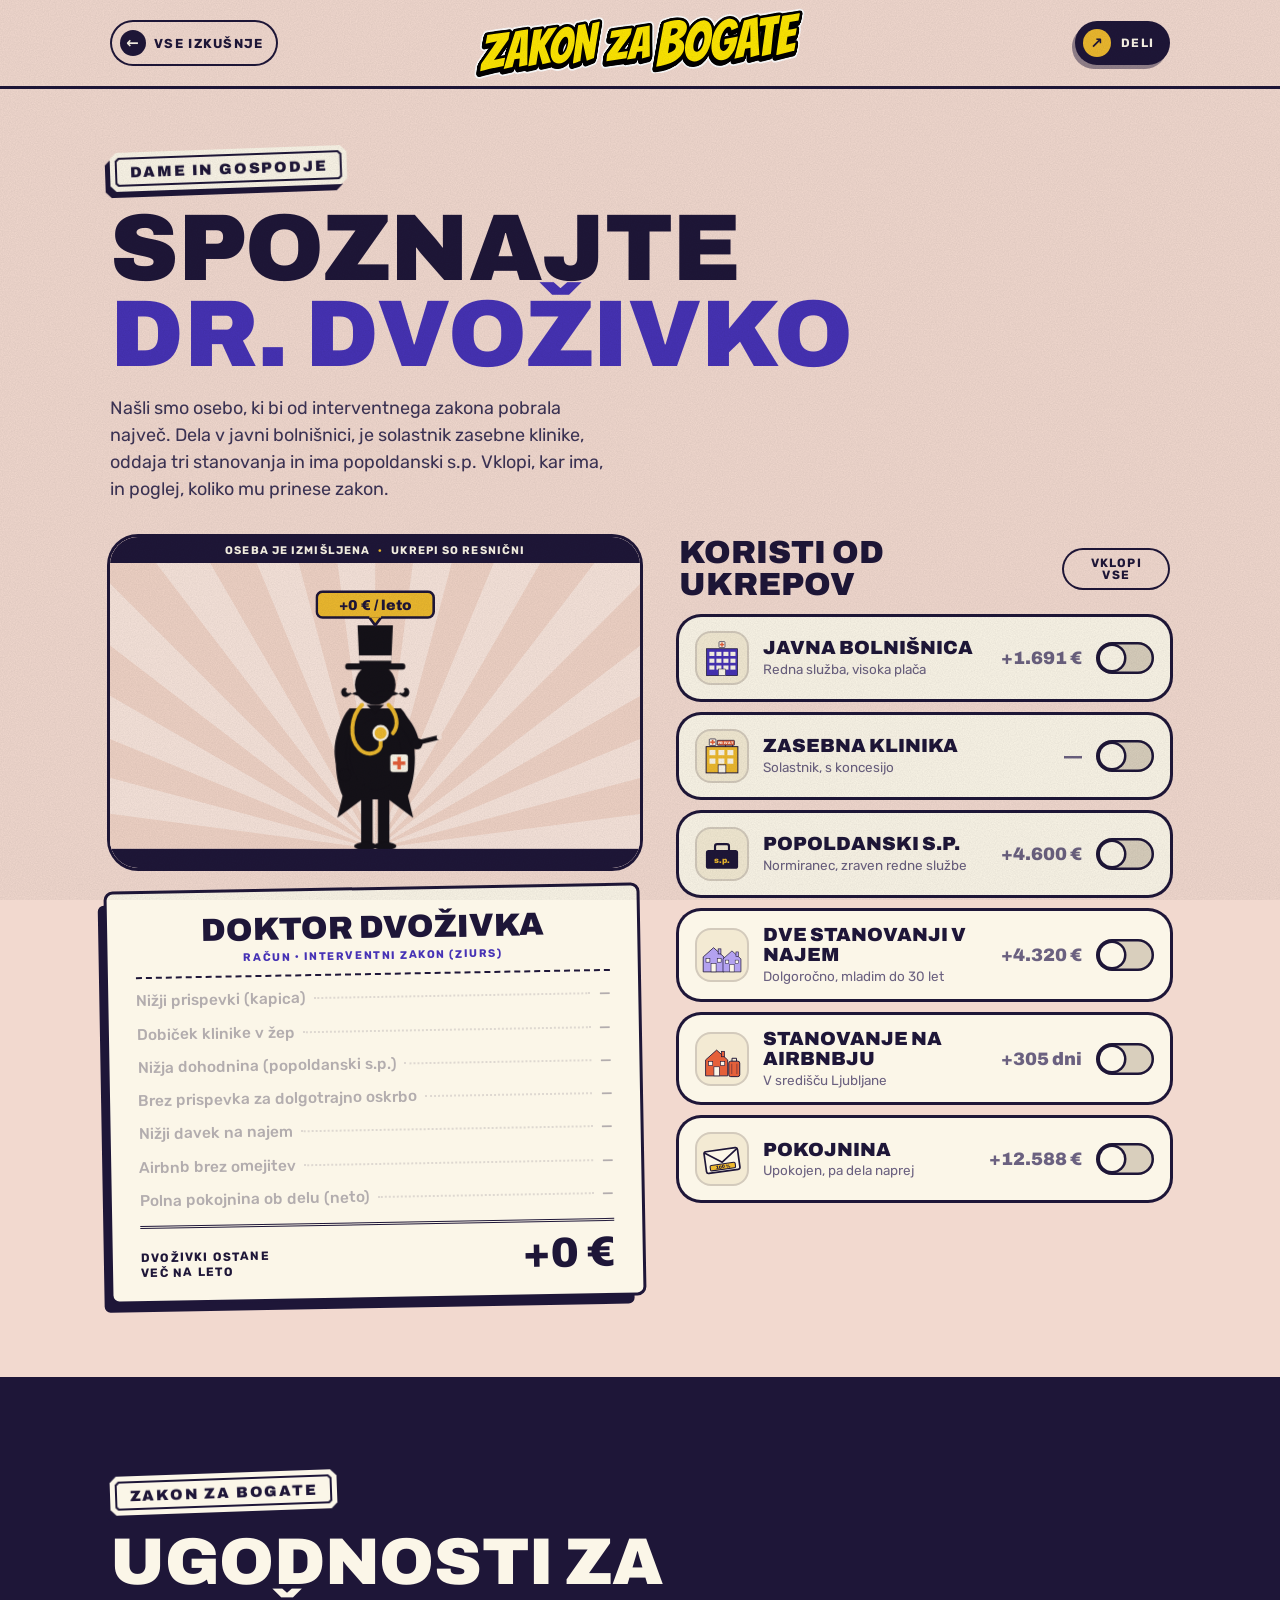
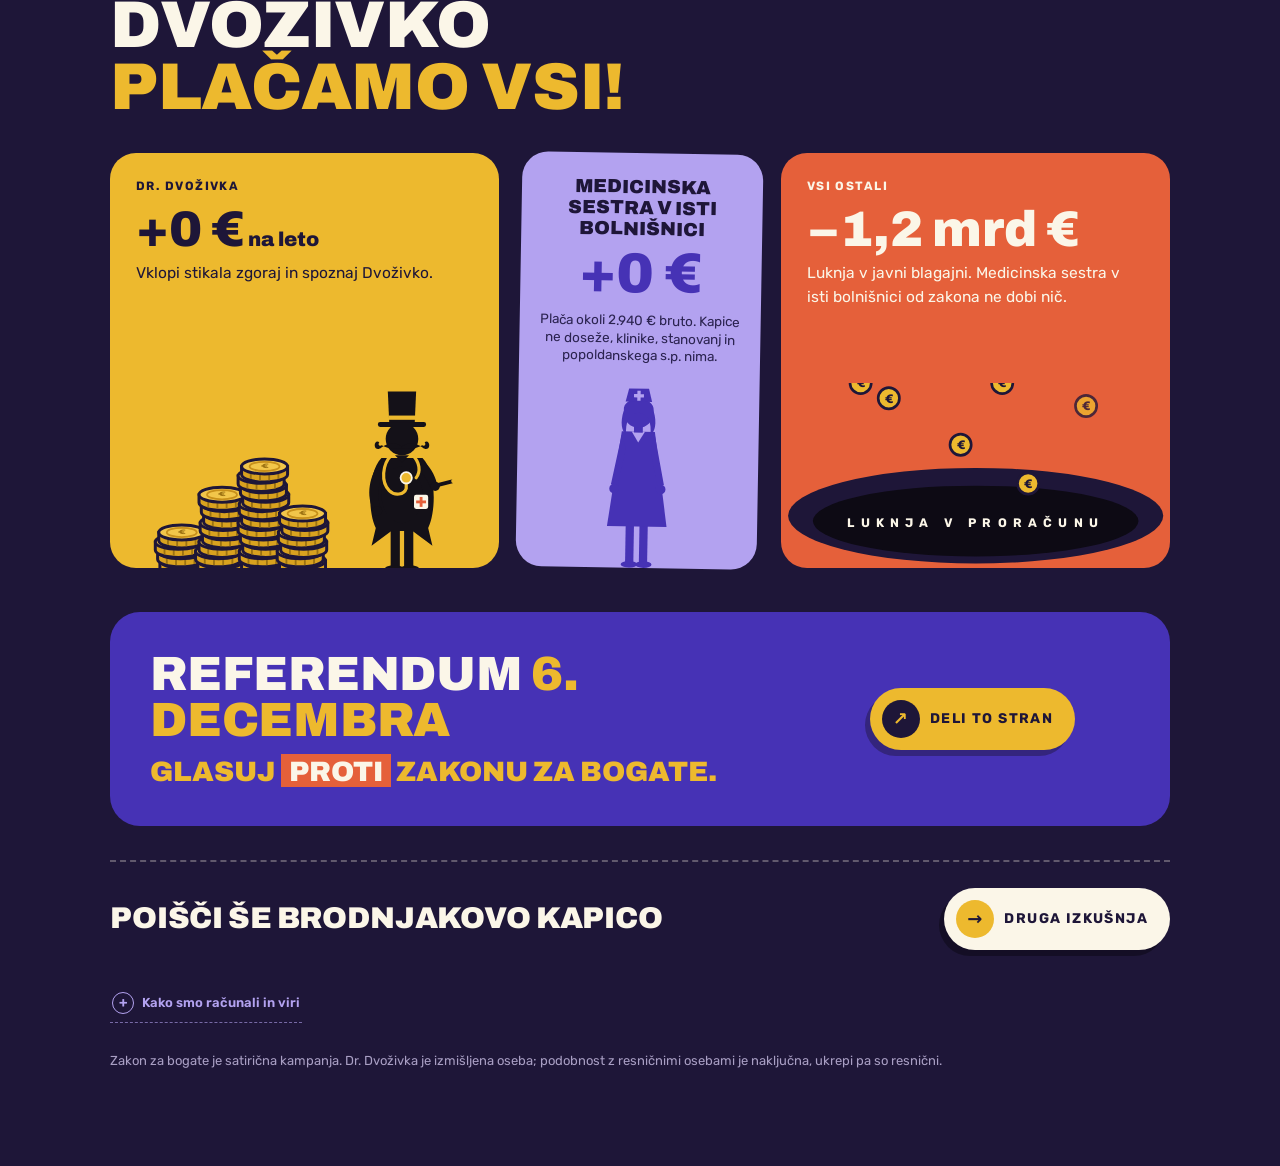
==== dvozivka/index.html @ 5b0430fa "Vstopna stran z izkušnjami, kapica na /kapica/, nova izkušnja Dr. Dvoživka - / je zdaj vstopna stran" ====
<!doctype html>
<html lang="sl">
<head>
<meta charset="utf-8">
<meta name="viewport" content="width=device-width, initial-scale=1">
<title>Spoznajte dr. Dvoživko — Zakon za bogate</title>
<meta name="description" content="Zdravnik v javni bolnišnici, lastnik zasebne klinike, najemodajalec in popoldanski s.p. Spoznajte dr. Dvoživko in poglejte, koliko mu prinese interventni zakon. Oseba je izmišljena, ukrepi so resnični.">
<!-- Plausible: naloži se samo na zakonzabogate.si (ne na github.io ali localhost) -->
<script>
window.plausible = window.plausible || function() { (window.plausible.q = window.plausible.q || []).push(arguments) };
if (/(^|\.)zakonzabogate\.si$/.test(location.hostname)) {
  var ps = document.createElement('script');
  ps.defer = true;
  ps.setAttribute('data-domain', 'zakonzabogate.si');
  ps.src = 'https://plausible.lb.djnd.si/js/script.file-downloads.outbound-links.pageview-props.tagged-events.js';
  document.head.appendChild(ps);
}
</script>
<link rel="icon" href="../assets/favicon.svg?v=2" type="image/svg+xml">
<link rel="icon" href="../assets/favicon-32.png?v=2" sizes="32x32" type="image/png">
<link rel="apple-touch-icon" href="../assets/apple-touch-icon.png?v=2">
<meta property="og:type" content="website">
<meta property="og:site_name" content="Zakon za bogate">
<meta property="og:title" content="Spoznajte dr. Dvoživko">
<meta property="og:description" content="Zdravnik, lastnik klinike, najemodajalec in popoldanski s.p.: koliko mu prinese interventni zakon? Oseba je izmišljena, ukrepi so resnični. Referendum 6. decembra — glasuj PROTI.">
<meta property="og:url" content="https://zakonzabogate.si/dvozivka/">
<meta property="og:image" content="https://zakonzabogate.si/og-dvozivka.png">
<meta property="og:image:width" content="1200">
<meta property="og:image:height" content="630">
<meta property="og:image:alt" content="Spoznajte dr. Dvoživko: koliko interventni zakon prinese zdravniku z zasebno kliniko, stanovanji in s.p.">
<meta property="og:locale" content="sl_SI">
<meta name="twitter:card" content="summary_large_image">
<meta name="twitter:title" content="Spoznajte dr. Dvoživko">
<meta name="twitter:description" content="Koliko interventni zakon prinese zdravniku z zasebno kliniko, stanovanji in s.p.? Referendum 6. decembra — glasuj PROTI.">
<meta name="twitter:image" content="https://zakonzabogate.si/og-dvozivka.png">
<link href="../assets/css/fonts.css" rel="stylesheet">
<link href="../assets/css/zzb.css" rel="stylesheet">
<style>
body{background:var(--pink)}
.topbar{background:var(--pink)}

/* ---------- uvod ---------- */
.intro{padding:clamp(34px,5vw,60px) 0 clamp(22px,3vw,34px)}
.intro-in{display:flex;align-items:flex-end;justify-content:space-between;gap:28px;flex-wrap:wrap}
.intro h1{font-size:clamp(44px,7.4vw,96px);margin-top:18px;line-height:.9}
.intro h1 em{font-style:normal;color:var(--violet)}
.intro p{max-width:46ch;font-size:18px;margin-top:18px;color:#3d3456}
.chip{display:inline-flex;align-items:center;gap:8px;background:var(--ink);color:var(--paper);border-radius:99px;padding:8px 14px 7px;font:700 12px/1.2 var(--text);letter-spacing:.1em;text-transform:uppercase}
.chip i{font-style:normal;color:var(--gold)}

/* ---------- graditelj ---------- */
.builder{display:grid;grid-template-columns:minmax(0,1.08fr) minmax(0,1fr);gap:clamp(22px,3vw,40px);align-items:start;padding-bottom:clamp(50px,7vw,80px)}
.stagecol{align-self:stretch;display:flex;flex-direction:column;gap:26px}
.stickwrap{flex:1}
.stick{position:sticky;top:102px;display:flex;flex-direction:column;gap:22px}
.stage{position:relative;background:#F7E4DB;border-radius:28px;box-shadow:0 0 0 3px var(--ink);overflow:hidden;aspect-ratio:800/500}
.stage{display:flex;flex-direction:column}
.stage svg{position:relative;flex:1;min-height:0;width:100%;display:block}
.stage .chip{position:relative;z-index:4;justify-content:center;border-radius:0;font-size:11px;padding:7px 11px 6px}
/* elementi na odru: priletijo */
.el{opacity:0;transform:translateY(-60px) scale(.7);transform-box:fill-box;transform-origin:50% 100%;transition:opacity .25s,transform .55s cubic-bezier(.2,1.6,.4,1)}
.el.on{opacity:1;transform:none}
.cn{animation:cdrop .42s cubic-bezier(.3,1.5,.5,1) both}
@keyframes cdrop{0%{transform:translateY(-70px);opacity:0}60%{opacity:1}}
.dchip{transition:transform .45s cubic-bezier(.2,1.6,.4,1)}
.dchip.bump{animation:bump .5s cubic-bezier(.2,1.6,.4,1)}
@keyframes bump{40%{transform:scale(1.18) rotate(-3deg)}}
.dchip,.schip{transform-box:fill-box;transform-origin:50% 100%}
.sis.wink{animation:wink .7s ease}
@keyframes wink{30%{transform:translateY(-6px) rotate(-4deg)}60%{transform:translateY(0) rotate(3deg)}}

/* račun */
.rcpt{position:relative;background:var(--paper);padding:22px clamp(18px,3vw,28px) 20px;transform:rotate(-1deg);box-shadow:0 0 0 3px var(--ink),-9px 11px 0 var(--ink);border-radius:6px}
.rcpt .rh{text-align:center;border-bottom:2px dashed var(--ink);padding-bottom:10px;margin-bottom:6px}
.rcpt .rh b{display:block;font:900 clamp(24px,2.8vw,32px)/1 var(--disp);text-transform:uppercase}
.rcpt .rh span{display:block;font:700 11px/1.3 var(--text);letter-spacing:.14em;text-transform:uppercase;color:var(--violet);margin-top:5px}
.rl{display:flex;align-items:baseline;gap:8px;padding:5px 0;font-size:15.5px;font-weight:500;transition:opacity .3s,color .3s}
.rl .d{flex:1;border-bottom:2px dotted rgba(30,22,56,.4);transform:translateY(-4px);min-width:16px}
.rl .n{font-weight:700;white-space:nowrap;font-variant-numeric:tabular-nums}
.rl.off{opacity:.32}
.rl.off .n{font-weight:500}
.rl.flash{animation:flash .9s ease}
@keyframes flash{0%{background:rgba(237,185,46,.7)}100%{background:transparent}}
.rtot{display:flex;align-items:flex-end;justify-content:space-between;gap:12px;margin-top:8px;padding-top:10px;border-top:3px double var(--ink)}
.rtot span{font:700 12px/1.25 var(--text);letter-spacing:.1em;text-transform:uppercase;max-width:20ch}
.rtot b{font:900 clamp(30px,3.6vw,42px)/1 var(--disp);font-variant-numeric:tabular-nums;white-space:nowrap}
.rtot b small{font-size:.45em}
.sis{position:relative;display:flex;align-items:center;gap:16px;background:var(--lav);border-radius:22px;padding:12px 20px 12px 14px;transform:rotate(.8deg);box-shadow:0 0 0 3px var(--ink),-7px 8px 0 var(--ink)}
.sis svg{width:64px;height:auto;flex:none;display:block}
.sis-t{flex:1;display:grid;grid-template-columns:1fr auto;align-items:baseline;column-gap:12px}
.sis-t span{font:900 17px/1.1 var(--disp);text-transform:uppercase}
.sis-t b{font:900 clamp(30px,3.4vw,40px)/1 var(--disp);white-space:nowrap}
.sis-t small{grid-column:1/-1;font-size:13.5px;line-height:1.3;color:#2b2350;margin-top:4px}
.stamp{position:absolute;left:-2%;top:12%;z-index:3;transform:rotate(-12deg) scale(1.4);opacity:0;pointer-events:none;transition:opacity .2s,transform .4s cubic-bezier(.2,1.6,.4,1)}
.stamp.on{opacity:.95;transform:rotate(-10deg) scale(.6)}
.stamp svg{display:block}

/* stikala */
.ctrl-head{display:flex;align-items:center;justify-content:space-between;gap:12px;margin-bottom:16px}
.ctrl-head h2{font:900 clamp(24px,2.6vw,32px)/1 var(--disp);text-transform:uppercase}
.allbtn{border:0;cursor:pointer;background:transparent;font:700 12px/1 var(--text);letter-spacing:.1em;text-transform:uppercase;color:var(--ink);padding:9px 14px;border-radius:99px;box-shadow:inset 0 0 0 2px var(--ink)}
.allbtn:hover{background:var(--paper)}
.sw{background:var(--paper);border-radius:22px;box-shadow:0 0 0 3px var(--ink);margin-bottom:16px;transition:box-shadow .3s,transform .3s cubic-bezier(.2,1.5,.4,1)}
.sw.on{box-shadow:0 0 0 3px var(--ink),-6px 7px 0 var(--ink);transform:translate(2px,-2px)}
.sw-h{display:grid;grid-template-columns:54px 1fr auto 58px;align-items:center;gap:14px;width:100%;padding:14px 16px;border:0;background:none;font:inherit;color:inherit;text-align:left;cursor:pointer;-webkit-tap-highlight-color:transparent}
.sw-h .ic{width:54px;height:54px;border-radius:16px;background:var(--cream);display:grid;place-items:center;box-shadow:inset 0 0 0 2px rgba(30,22,56,.15)}
.sw-h .ic svg{width:46px;height:46px;display:block}
.sw-h .t b{display:block;font:900 19px/1.05 var(--disp);text-transform:uppercase}
.sw-h .t small{display:block;font-size:13.5px;color:var(--muted);margin-top:3px;line-height:1.25}
.sw-h .val{font:900 18px/1 var(--disp);white-space:nowrap;color:var(--muted);font-variant-numeric:tabular-nums}
.sw.on .sw-h .val{color:var(--violet)}
.tog{position:relative;width:58px;height:32px;border-radius:99px;background:#d9cfbd;box-shadow:inset 0 0 0 2.5px var(--ink);transition:background .25s}
.tog::after{content:"";position:absolute;left:4px;top:4px;width:24px;height:24px;border-radius:50%;background:var(--paper);box-shadow:0 0 0 2.5px var(--ink);transition:transform .3s cubic-bezier(.2,1.6,.4,1)}
.sw.on .tog{background:var(--gold)}
.sw.on .tog::after{transform:translateX(26px)}
.sw-h:focus-visible{outline:3px solid var(--violet);outline-offset:3px;border-radius:22px}
.sw-b{display:grid;grid-template-rows:0fr;transition:grid-template-rows .4s ease}
.sw.on .sw-b{grid-template-rows:1fr}
.sw-b>div{overflow:hidden}
.sw-b .in{padding:2px 18px 18px 84px;font-size:15px;color:#3d3456}
.sw-b .in p+p{margin-top:8px}
.sw-b .law{display:inline-block;margin-top:10px;font:700 11px/1 var(--text);letter-spacing:.12em;text-transform:uppercase;color:var(--violet)}
.rng{margin-top:14px}
.rng label{display:flex;justify-content:space-between;gap:10px;font:700 12px/1.2 var(--text);letter-spacing:.1em;text-transform:uppercase;color:var(--ink)}
.rng label output{font:900 18px/1 var(--disp);letter-spacing:0}
input[type=range]{-webkit-appearance:none;appearance:none;width:100%;height:34px;background:transparent;margin-top:4px;cursor:pointer}
input[type=range]::-webkit-slider-runnable-track{height:10px;border-radius:99px;background:linear-gradient(90deg,var(--violet) var(--p,50%),#ddd2bf var(--p,50%));box-shadow:inset 0 0 0 2px var(--ink)}
input[type=range]::-moz-range-track{height:10px;border-radius:99px;background:linear-gradient(90deg,var(--violet) var(--p,50%),#ddd2bf var(--p,50%));box-shadow:inset 0 0 0 2px var(--ink)}
input[type=range]::-webkit-slider-thumb{-webkit-appearance:none;width:28px;height:28px;margin-top:-9px;border-radius:50%;background:var(--gold);box-shadow:0 0 0 3px var(--ink),-2px 3px 0 3px var(--ink)}
input[type=range]::-moz-range-thumb{width:24px;height:24px;border:0;border-radius:50%;background:var(--gold);box-shadow:0 0 0 3px var(--ink),-2px 3px 0 3px var(--ink)}
input[type=range]:focus-visible{outline:3px solid var(--violet);outline-offset:2px;border-radius:8px}
.res{display:flex;justify-content:space-between;align-items:baseline;gap:12px;margin-top:10px;padding:10px 12px;border-radius:12px;background:#F1E8D2;font-size:14.5px}
.res b{font:900 20px/1 var(--disp);color:var(--violet);white-space:nowrap}
.cmp{display:grid;grid-template-columns:1fr auto 1fr;align-items:center;gap:10px;margin-top:12px}
.cmp>div{background:#F1E8D2;border-radius:12px;padding:10px 12px}
.cmp>div:last-child{background:var(--gold)}
.cmp span{display:block;font:700 11px/1.2 var(--text);letter-spacing:.1em;text-transform:uppercase;color:var(--muted)}
.cmp>div:last-child span{color:var(--ink)}
.cmp b{display:block;font:900 22px/1.1 var(--disp);margin-top:4px;font-variant-numeric:tabular-nums}
.cmp small{display:block;font-size:12.5px;color:#3d3456}
.cmp i{font:900 22px/1 var(--disp);font-style:normal}
.sw-b .in .stat{margin-top:12px;padding:12px 14px;border-radius:12px;background:var(--ink);color:var(--paper);font-size:14.5px}
.stat b{color:var(--gold)}
.dest-l{margin-top:14px;font:700 12px/1.2 var(--text);letter-spacing:.1em;text-transform:uppercase;color:var(--ink)}
.dest{display:grid;grid-template-columns:repeat(4,1fr);gap:8px;margin-top:8px}
.dest button{display:flex;flex-direction:column;align-items:center;gap:4px;padding:8px 4px 9px;border:0;border-radius:14px;background:#F1E8D2;color:var(--ink);cursor:pointer;font:700 12px/1.1 var(--text);text-align:center;
  box-shadow:inset 0 0 0 2px rgba(30,22,56,.18);transition:transform .25s cubic-bezier(.2,1.6,.4,1),background .2s,box-shadow .2s;-webkit-tap-highlight-color:transparent}
.dest button svg{width:100%;max-width:64px;aspect-ratio:120/100;display:block}
.dest button:hover{transform:translateY(-2px)}
.dest button.on{background:var(--gold);box-shadow:inset 0 0 0 2.5px var(--ink),-3px 4px 0 var(--ink);transform:translate(1px,-2px)}
.dest button:active{transform:translate(-2px,3px);box-shadow:inset 0 0 0 2.5px var(--ink)}
.dest button:focus-visible{outline:3px solid var(--violet);outline-offset:2px}
.dbub{transform-box:fill-box;transform-origin:50% 100%}
.dbub.pop{animation:dpop .5s cubic-bezier(.2,1.6,.4,1)}
@keyframes dpop{0%{transform:scale(.6)}60%{transform:scale(1.08)}}
.days{display:grid;grid-template-columns:repeat(73,1fr);gap:1.5px;margin-top:12px}
.days i{aspect-ratio:1/2.4;background:var(--ink);border-radius:1px;transition:background .3s}
.days i.x{background:#d9cfbd}
.sw.on .days i.x{background:var(--coral)}
.dleg{display:flex;justify-content:space-between;gap:10px;margin-top:6px;font:700 11px/1.3 var(--text);letter-spacing:.08em;text-transform:uppercase}
.dleg i{display:inline-block;width:10px;height:10px;border-radius:2px;vertical-align:-1px;margin-right:5px;font-style:normal}

/* ---------- konec ---------- */
.end{background:var(--ink);color:var(--paper);padding:clamp(56px,8vw,96px) 0;position:relative;overflow:hidden}
.end h2{font-size:clamp(34px,5.6vw,66px);max-width:18ch}
.end h2 em{font-style:normal;color:var(--gold)}
.vs{display:grid;grid-template-columns:1fr .62fr 1fr;gap:20px;margin-top:34px;align-items:stretch}
.vs .sis{color:var(--ink);flex-direction:column;align-items:center;justify-content:flex-end;text-align:center;gap:12px;padding:24px 18px 0;transform:rotate(1deg);overflow:hidden;box-shadow:none;border-radius:26px}
.vs .sis-t{display:flex;flex-direction:column;align-items:center;gap:6px;order:-1;flex:1}
.vs .sis-t span{font-size:clamp(15px,1.6vw,19px)}
.vs .sis-t b{font-size:clamp(40px,4.4vw,60px);color:var(--violet)}
.vs .sis-t small{font-size:13.5px}
.vs .sis svg{width:min(120px,60%);margin-bottom:-4px}
.vs>div{border-radius:26px;padding:26px 26px 0;display:flex;flex-direction:column;overflow:hidden}
.vs .art{margin:14px -26px 0;margin-top:auto;padding-top:14px}
.vs .art svg{display:block;width:100%;height:auto;max-height:230px}
.vs .a{background:var(--gold);color:var(--ink)}
.vs .b{background:var(--coral);color:var(--paper)}
.vs .k{font:700 12px/1.3 var(--text);letter-spacing:.12em;text-transform:uppercase}
.vs .v{font:900 clamp(30px,3.9vw,52px)/1 var(--disp);margin:10px 0 8px;font-variant-numeric:tabular-nums;white-space:nowrap}
.vs .v small{font-size:.4em}
.vs p{font-size:15.5px}
.end .ref{margin-top:44px;background:var(--violet)}
.end .more{margin-top:34px}
.more summary{display:inline-flex;align-items:center;gap:8px;cursor:pointer;list-style:none;font:600 13px/1 var(--text);color:var(--lav);padding:8px 2px;border-bottom:1px dashed rgba(179,162,240,.6)}
.more summary::-webkit-details-marker{display:none}
.more summary::before{content:"+";display:grid;place-items:center;width:20px;height:20px;border-radius:50%;border:1.5px solid var(--lav);font-weight:700;font-size:14px;line-height:1}
.more[open] summary::before{content:"−"}
.method{display:grid;grid-template-columns:1.2fr 1fr;gap:28px;margin-top:20px;font-size:14.5px;color:#d9d2ea}
.method h3{font:900 20px/1 var(--disp);text-transform:uppercase;color:var(--paper);margin-bottom:12px}
.method ul{padding-left:18px}
.method li{margin:6px 0}
.method a{color:var(--gold)}
.others{display:flex;align-items:center;justify-content:space-between;gap:16px;flex-wrap:wrap;margin-top:34px;padding-top:26px;border-top:2px dashed rgba(251,246,232,.3)}
.others .disp{font-size:clamp(22px,2.8vw,30px)}
.others a.btn{background:var(--paper);color:var(--ink);box-shadow:-5px 6px 0 rgba(0,0,0,.35)}
.others a.btn b{background:var(--gold);color:var(--ink)}
.end .foot{color:#a99fc4;padding-bottom:0}

@media (min-width:901px) and (max-height:860px){.stage{aspect-ratio:800/430}.rl{padding:3px 0;font-size:14.5px}}
@media (max-width:900px){
  .builder{grid-template-columns:1fr;gap:18px}
  .stagecol,.stickwrap,.stick{display:contents}
  .stage{position:sticky;top:70px;z-index:20;order:-1;border-radius:0 0 22px 22px;margin:0 -20px;box-shadow:0 3px 0 var(--ink);aspect-ratio:auto;height:min(42vh,46vw + 64px)}
  .stage .chip{font-size:10px;padding:5px 8px 6px}
  .rcpt{order:2;margin-top:10px}
  .controls{order:1}
  .vs{grid-template-columns:1fr}
  .vs .sis svg{width:70px}
  .vs .v{font-size:clamp(34px,11vw,52px)}
  .method{grid-template-columns:1fr}
}
@media (max-width:560px){
  .sw-h{grid-template-columns:44px 1fr 50px;gap:10px;padding:12px}
  .sw-h .ic{width:44px;height:44px;border-radius:12px}
  .sw-h .ic svg{width:38px;height:38px}
  .sw-h .val{grid-column:2;grid-row:2;font-size:15px;margin-top:-4px}
  .sw-h .tog{grid-column:3;grid-row:1/3;width:50px;height:28px}
  .tog::after{width:20px;height:20px}
  .sw.on .tog::after{transform:translateX(22px)}
  .sw-h .t b{font-size:17px}
  .sw-b .in{padding:0 14px 16px}
  .intro p{font-size:16px}
  .rl{font-size:14px}
  .stamp{top:14%;left:-9%}
  .stamp.on{transform:rotate(-10deg) scale(.42)}
}
@media (prefers-reduced-motion:reduce){.el,.sw,.tog::after,.sw-b{transition:none}.dchip.bump,.schip.wink,.rl.flash,.cn,.sis.wink{animation:none}}
</style>
</head>
<body>
<div class="grain" aria-hidden="true"></div>

<header class="topbar">
  <div class="wrap">
    <a class="back" href="../"><b>←</b><span>Vse izkušnje</span></a>
    <a class="logo" href="../" aria-label="Zakon za bogate — vse izkušnje"><img src="../assets/logo-h.svg" alt=""></a>
    <div class="share-wrap">
      <button class="btn share plausible-event-name=Povej+naprej" type="button" data-share><b>↗</b><span>Deli</span></button>
      <div class="copied right" role="status" aria-live="polite"></div>
    </div>
  </div>
</header>

<section class="intro">
  <div class="wrap">
    <div class="intro-in">
      <div>
        <div class="kt"><div class="kt-b">Dame in gospodje</div></div>
        <h1 class="disp">Spoznajte<br><em>dr. Dvoživko</em></h1>
        <p>Našli smo osebo, ki bi od interventnega zakona pobrala največ. Dela v javni bolnišnici, je solastnik zasebne klinike, oddaja tri stanovanja in ima popoldanski s.p. Vklopi, kar ima, in poglej, koliko mu prinese zakon.</p>
      </div>
    </div>
  </div>
</section>

<section class="wrap builder" id="spoznaj">
  <div class="stagecol">
   <div class="stickwrap"><div class="stick">
    <div class="stage" aria-label="Dr. Dvoživka in vse, kar ima">
      <span class="chip">Oseba je izmišljena <i>·</i> ukrepi so resnični</span>
      <div class="stamp" id="stamp"></div>
      <svg id="stage" overflow="visible" viewBox="0 0 800 470" preserveAspectRatio="xMidYMax meet" role="img" aria-label="Zdravnik s cilindrom; okoli njega se pojavijo bolnišnica, klinika, stanovanja, Airbnb in s.p."></svg>
    </div>
    <div class="rcpt" id="rcpt">
      <div class="rh"><b>Doktor Dvoživka</b><span>Račun · interventni zakon (ZIURS)</span></div>
      <div class="rl off" data-r="boln">Nižji prispevki (kapica)<i class="d"></i><span class="n" id="rBoln">—</span></div>
      <div class="rl off" data-r="klin"><span id="rKlinT">Dobiček klinike v žep</span><i class="d"></i><span class="n">—</span></div>
      <div class="rl off" data-r="sp">Nižja dohodnina (popoldanski s.p.)<i class="d"></i><span class="n" id="rSp">—</span></div>
      <div class="rl off" data-r="sp2">Brez prispevka za dolgotrajno oskrbo<i class="d"></i><span class="n">—</span></div>
      <div class="rl off" data-r="stan">Nižji davek na najem<i class="d"></i><span class="n" id="rStan">—</span></div>
      <div class="rl off" data-r="bnb">Airbnb brez omejitev<i class="d"></i><span class="n">—</span></div>
      <div class="rl off" data-r="pok">Polna pokojnina ob delu (neto)<i class="d"></i><span class="n">—</span></div>
      <div class="rtot"><span>Dvoživki ostane več na leto</span><b id="tot">0 €</b></div>
    </div>
   </div></div>
  </div>

  <div class="controls">
    <div class="ctrl-head"><h2>Koristi od ukrepov</h2><button class="allbtn" type="button" id="all">Vklopi vse</button></div>

    <div class="sw" data-k="boln">
      <button class="sw-h" type="button" aria-expanded="false"><span class="ic"><svg viewBox="-60 -60 120 120" data-ico="boln"></svg></span><span class="t"><b>Javna bolnišnica</b><small>Redna služba, visoka plača</small></span><span class="val" id="vBoln">+0 €</span><span class="tog" aria-hidden="true"></span></button>
      <div class="sw-b"><div><div class="in">
        <p><b>Razvojna kapica:</b> prispevki za pokojnino in zdravstvo se obračunajo le do 7.500 € bruto na mesec. Vse nad tem je brez prispevkov — in višja neto plača.</p>
        <div class="rng"><label for="gross">Bruto plača na mesec <output id="oGross">8.500 €</output></label><input type="range" id="gross" min="3000" max="20000" step="100" value="8500"></div>
        <div class="res"><span id="tBoln">Več neto na leto</span><b id="xBoln">+1.691 €</b></div>
        <p style="margin-top:10px">Medicinska sestra v isti bolnišnici zasluži okoli 2.940 € bruto. Od kapice ima <b>0 €</b>.</p>
        <p class="stat"><b>Koliko je Dvoživk v bolnišnicah?</b> Decembra 2025 je bilo v Sloveniji <b>1.727 starejših zdravnikov</b> s povprečno bruto plačo <b>skoraj 9.000 €</b> — v povprečju krepko nad kapico. V celotnem javnem sektorju je januarja 2026 nad 7.500 € bruto prejelo 3.610 ljudi.</p>
        <span class="law">ZIURS, 14. in 48. člen</span>
      </div></div></div>
    </div>

    <div class="sw" data-k="klin">
      <button class="sw-h" type="button" aria-expanded="false"><span class="ic"><svg viewBox="-60 -60 120 120" data-ico="klin"></svg></span><span class="t"><b>Zasebna klinika</b><small>Solastnik, s koncesijo</small></span><span class="val">—</span><span class="tog" aria-hidden="true"></span></button>
      <div class="sw-b"><div><div class="in">
        <p><b>Dvojna praksa:</b> zdravnik iz javne bolnišnice sme s soglasjem delati pri zasebniku do 8 ur na teden — tudi v svoji kliniki ali prek svojega s.p.</p>
        <p><b>Prosto razpolaganje z dobičkom:</b> javne bolnišnice lahko z zasebniki spet sklepajo pogodbe, dobiček koncesije, ustvarjen z javnim denarjem, pa se lahko izplača lastnikom.</p>
        <div class="dest-l">Prestavi dobiček:</div>
        <div class="dest" role="radiogroup" aria-label="Prestavi dobiček">
          <button type="button" role="radio" aria-checked="true" data-d="zep" class="on"><svg viewBox="-60 -50 120 100" data-dico="zep"></svg><span>v žep</span></button>
          <button type="button" role="radio" aria-checked="false" data-d="nep"><svg viewBox="-60 -50 120 100" data-dico="nep"></svg><span>v nepremičnino</span></button>
          <button type="button" role="radio" aria-checked="false" data-d="jah"><svg viewBox="-60 -50 120 100" data-dico="jah"></svg><span>kupi jahto</span></button>
          <button type="button" role="radio" aria-checked="false" data-d="cip"><svg viewBox="-60 -50 120 100" data-dico="cip"></svg><span>na Ciper</span></button>
        </div>
        <div class="res"><span>Dobiček klinike</span><b id="xKlin">v žep ✓</b></div>
        <span class="law">ZIURS, 27., 31., 32. in 33. člen</span>
      </div></div></div>
    </div>

    <div class="sw" data-k="sp">
      <button class="sw-h" type="button" aria-expanded="false"><span class="ic"><svg viewBox="-60 -60 120 120" data-ico="sp"></svg></span><span class="t"><b>Popoldanski s.p.</b><small>Normiranec, zraven redne službe</small></span><span class="val" id="vSp">+4.600 €</span><span class="tog" aria-hidden="true"></span></button>
      <div class="sw-b"><div><div class="in">
        <p><b>Normirani stroški:</b> zdaj mu država prizna 80 % stroškov le do 12.500 € prihodkov, nad tem 40 %, nad 30.000 € pa nič. Po ZIURS mu prizna 80 % vse do 50.000 € (in 70 % do 70.000 €), čeprav stroškov zares nima. Dohodnina je 20 % od preostanka, višja stopnja 35 % se črta. Prispevka za dolgotrajno oskrbo ne plača več.</p>
        <div class="rng"><label for="spRev">Prihodki s.p. na leto <output id="oSp">50.000 €</output></label><input type="range" id="spRev" min="5000" max="70000" step="1000" value="50000"></div>
        <div class="cmp"><div><span>Dohodnina zdaj</span><b id="spNow">6.600 €</b><small id="spNowP">13 % prihodkov</small></div><i>→</i><div><span>Po ZIURS</span><b id="spNew">2.000 €</b><small id="spNewP">4 % prihodkov</small></div></div>
        <div class="res"><span>Manj dohodnine na leto</span><b id="xSp">+4.600 €</b></div>
        <span class="law">ZIURS, 3., 9., 22. in 23. člen</span>
      </div></div></div>
    </div>

    <div class="sw" data-k="stan">
      <button class="sw-h" type="button" aria-expanded="false"><span class="ic"><svg viewBox="-60 -60 120 120" data-ico="stan"></svg></span><span class="t"><b>Dve stanovanji v najem</b><small>Dolgoročno, mladim do 30 let</small></span><span class="val" id="vStan">+0 €</span><span class="tog" aria-hidden="true"></span></button>
      <div class="sw-b"><div><div class="in">
        <p><b>Davek na najemnine</b> pade s 25 na 15 %, za najem mladim do 30 let pa kar na 5 %. Dvoživka stanovanji oddaja mladim, zato namesto 25 % plača le 5 %. Najemnina ostane enaka, lastniku pa ostane več.</p>
        <div class="rng"><label for="rent">Najemnina za stanovanje <output id="oRent">1.000 €</output></label><input type="range" id="rent" min="400" max="2000" step="50" value="1000"></div>
        <div class="res"><span>Manj davka na leto (2 stanovanji)</span><b id="xStan">+2.160 €</b></div>
        <span class="law">ZIURS, 4. in 46. člen</span>
      </div></div></div>
    </div>

    <div class="sw" data-k="bnb">
      <button class="sw-h" type="button" aria-expanded="false"><span class="ic"><svg viewBox="-60 -60 120 120" data-ico="bnb"></svg></span><span class="t"><b>Stanovanje na Airbnbju</b><small>V središču Ljubljane</small></span><span class="val">+305 dni</span><span class="tog" aria-hidden="true"></span></button>
      <div class="sw-b"><div><div class="in">
        <p><b>Brez omejitve:</b> Ljubljana je med občinami, kjer bi bil turistični najem omejen na 60 dni na leto. Zakon to omejitev za leto 2027 odpravi — stanovanje je lahko na Airbnbju vseh 365 dni, spet prek popoldanskega s.p.</p>
        <div class="days" id="days" aria-hidden="true"></div>
        <div class="dleg"><span><i style="background:var(--ink)"></i>60 dni po zakonu o gostinstvu</span><span><i style="background:var(--coral)"></i>+305 dni po ZIURS</span></div>
        <span class="law">ZIURS, 39.–43. člen</span>
      </div></div></div>
    </div>
    <div class="sw" data-k="pok">
      <button class="sw-h" type="button" aria-expanded="false"><span class="ic"><svg viewBox="-60 -60 120 120" data-ico="pok"></svg></span><span class="t"><b>Pokojnina</b><small>Upokojen, pa dela naprej</small></span><span class="val" id="vPok">+0 €</span><span class="tog" aria-hidden="true"></span></button>
      <div class="sw-b"><div><div class="in">
        <p><b>Polna pokojnina in plača hkrati:</b> ko Dvoživka izpolni pogoje za starostno pokojnino (62 let in 40 let pokojninske dobe), se lahko upokoji in v bolnišnici dela naprej. Zdaj bi ob delu dobival le 40 % pokojnine, po treh letih 20 %. Po ZIURS dobi <b>vso pokojnino</b> — poleg polne plače.</p>
        <div class="rng"><label for="pens">Njegova pokojnina (bruto na mesec) <output id="oPens">3.276 €</output></label><input type="range" id="pens" min="1000" max="3276" step="2" value="3276"></div>
        <div class="cmp"><div><span>Ob delu zdaj (40 %)</span><b id="pNow">1.310 €</b><small>na mesec</small></div><i>→</i><div><span>Po ZIURS (100 %)</span><b id="pNew">3.276 €</b><small>na mesec</small></div></div>
        <div class="res"><span>Več pokojnine na leto</span><b id="xPok">+23.587 €</b></div>
        <p style="margin-top:10px" id="pokNet"></p>
        <p class="stat"><b>Koliko bi to stalo?</b> Polno pokojnino ob delu bi dobilo okoli 22.000 upokojencev, ki že zdaj delajo. Fiskalni svet ocenjuje strošek na <b>257 milijonov € v letu 2027</b>.</p>
        <span class="law">ZIURS, 19. člen</span>
      </div></div></div>
    </div>
  </div>
</section>

<section class="end" id="konec">
  <div class="wrap">
    <div class="kt"><div class="kt-b">Zakon za bogate</div></div>
    <h2 class="disp" style="margin-top:18px">Ugodnosti za Dvoživko<br><em>plačamo vsi!</em></h2>
    <div class="vs">
      <div class="a"><div class="k">Dr. Dvoživka</div><div class="v" id="endTot">+0 €<small> na leto</small></div><p id="endTxt"></p>
        <div class="art"><svg viewBox="0 0 440 210" preserveAspectRatio="xMidYMax meet" id="endDoc" aria-hidden="true"></svg></div></div>
      <div class="sis" id="sis">
      <svg viewBox="-70 -345 140 355" aria-hidden="true" id="sisIco"></svg>
      <div class="sis-t"><span>Medicinska sestra v isti bolnišnici</span><b>+0 €</b><small>Plača okoli 2.940 € bruto. Kapice ne doseže, klinike, stanovanj in popoldanskega s.p. nima.</small></div>
      </div>
      <div class="b"><div class="k">Vsi ostali</div><div class="v">−1,2 mrd €</div><p>Luknja v javni blagajni. Medicinska sestra v isti bolnišnici od zakona ne dobi nič.</p>
        <div class="art hole" aria-hidden="true"><svg viewBox="0 0 440 210" preserveAspectRatio="xMidYMax meet">
          <ellipse cx="220" cy="150" rx="212" ry="54" fill="#1E1638"/>
          <ellipse cx="220" cy="156" rx="184" ry="40" fill="#0d0a14"/>
          <text x="220" y="163" text-anchor="middle" font-family="Rubik" font-weight="700" font-size="14" letter-spacing="7" fill="#FBF6E8">LUKNJA V PRORAČUNU</text>
          <g id="coins"></g>
        </svg></div></div>
    </div>
    <div class="ref">
      <div>
        <div class="disp">Referendum <em>6. decembra</em></div>
        <p class="cta">Glasuj <em>PROTI</em> zakonu za bogate.</p>
      </div>
      <div class="share-wrap" style="flex:none">
        <button class="btn share" type="button" data-share style="background:var(--gold);color:var(--ink)"><b style="background:var(--ink);color:var(--gold)">↗</b><span>Deli to stran</span></button>
        <div class="copied" role="status" aria-live="polite"></div>
      </div>
    </div>
    <div class="others">
      <div class="disp">Poišči še Brodnjakovo kapico</div>
      <a class="btn" href="../kapica/"><b>→</b>Druga izkušnja</a>
    </div>
    <details class="more">
      <summary>Kako smo računali in viri</summary>
      <div class="method">
        <div>
          <h3>Izračun</h3>
          <ul>
            <li>Oseba je izmišljena; zneski so primeri, ki jih lahko spreminjaš z drsniki.</li>
            <li><b>Koliko zdravnikov ima nad 7.500 € bruto:</b> natančnega podatka država ne objavlja. 1.727 starejših zdravnikov s povprečno bruto plačo skoraj 9.000 € (december 2025) navaja Svet24 po Necenzurirano.si; 3.610 prejemnikov nad 7.500 € v javnem sektorju (januar 2026) navaja SP Nomad.</li>
            <li><b>Kapica:</b> neto plača z obračunom prispevkov delojemalca (22,1 %) do 7.500 € bruto in brez, dohodnina po lestvici 2026 s splošno olajšavo, obvezni zdravstveni prispevek. Enako kot pri Brodnjakovi kapici.</li>
            <li><b>Najem:</b> 2 × najemnina × 12, normirani stroški 10 %, razlika med stopnjo 25 % in 5 % (najem mladim do 30 let).</li>
            <li><b>Popoldanski s.p.:</b> zdaj (2026) 80 % normiranih odhodkov do 12.500 € prihodkov, 40 % od 12.500 do 30.000 €, nad tem 0 %; dohodnina 20 % do 33.000 € osnove, nad tem 35 %. Po ZIURS 80 % do 50.000 € in 70 % od 50.000 do 70.000 €, dohodnina 20 %. Prispevek za dolgotrajno oskrbo je del pavšalnih prispevkov (113,01 € na mesec v 2026); ocena prihranka ≈ 6,4 € na mesec.</li>
            <li><b>Airbnb:</b> Ljubljana je na seznamu občin z velikim tveganjem (sklep 8. 5. 2026), kjer bi zakon o gostinstvu dovolil največ 60 dni kratkotrajnega najema na leto.</li>
            <li><b>Pokojnina:</b> najvišja starostna pokojnina za 40 let dobe v 2026: 63,5 % od najvišje pokojninske osnove 5.159,12 € ≈ 3.276 € bruto na mesec. Zdaj ob delu 40 % pokojnine (po treh letih 20 %), po ZIURS 100 %. Neto ocena: zdravstveni prispevek 5,96 %, dohodnina 50 % (ob visoki plači), pokojninska olajšava 13,5 %.</li>
            <li>Besedilo ukrepov je iz predloga zakona; sprejet je bil z uskladitvenim amandmajem koalicije.</li>
          </ul>
        </div>
        <div>
          <h3>Viri</h3>
          <ul>
            <li><a href="https://nsi.si/wp-content/uploads/2026/04/100426_Predlog-zakona-o-interventnih-ukrepih-za-razvoj-Slovenije.pdf">Predlog ZIURS (10. 4. 2026)</a></li>
            <li><a href="https://sl.wikipedia.org/wiki/Interventni_zakon_za_razvoj_Slovenije">Interventni zakon za razvoj Slovenije — Wikipedija</a></li>
            <li><a href="https://www.gov.si/novice/2025-11-24-novosti-pri-ugotavljanju-davcne-osnove-z-upostevanjem-normiranih-odhodkov-v-letu-2026/">Normiranci v letu 2026 — FURS</a></li>
            <li><a href="https://lider.si/celotna-pokojnina-za-22-031-upokojencev-ob-delu-in-samodejni-konec-zaposlitve/">Celotna pokojnina za 22.031 upokojencev ob delu — Lider</a></li>
            <li><a href="https://www.uradni-list.si/glasilo-uradni-list-rs/vsebina/2026-01-0546/sklep-o-uskladitvi-pokojnin-in-drugih-prejemkov-od-1--januarja-2026">Uskladitev pokojnin in najvišja pokojninska osnova 2026 — Uradni list</a></li>
            <li><a href="https://svet24.si/novice/slovenija/zdravstvo-fides-place-stavka-rekorder-1886259">Zdravniške plače rastejo, kdo so rekorderji? — Svet24</a></li>
            <li><a href="https://www.spnomad.si/objave/razvojna-kapica-2026-prispevki-7500-eur">Razvojna kapica 2026 — SP Nomad</a></li>
            <li><a href="https://javnipodatki.si/place/diplomirana-medicinska-sestra">Plača diplomirane medicinske sestre — javnipodatki.si</a></li>
            <li><a href="https://www.racunovodstvo.net/zakonodaja/predpis/14411/pravilnik-o-dolocitvi-usklajenih-zneskov-olajsav-enacbe-za-dolocitev-olajsave-in-lestvice-za-odmero-dohodnine-za-leto-2026">Lestvica dohodnine 2026</a></li>
          </ul>
        </div>
      </div>
    </details>
    <footer class="foot">Zakon za bogate je satirična kampanja. Dr. Dvoživka je izmišljena oseba; podobnost z resničnimi osebami je naključna, ukrepi pa so resnični.</footer>
  </div>
</section>

<script src="../assets/js/druzina.js"></script>
<script src="../assets/js/ljudje.js"></script>
<script src="../assets/js/zzb.js"></script>
<script>
(function(){
const $=id=>document.getElementById(id);
const fmt=n=>Math.round(n).toLocaleString('de-DE');
const eur=n=>fmt(n)+' €';

// ---------- izračuni ----------
// enako kot pri Brodnjakovi kapici: prispevki delojemalca 23,1 % (vključno z dolgotrajno oskrbo), lestvica 2026
const CAP=7500, RATE_K=0.231, OZP=39.36, GEN=5551.93;
const BR=[[0,9721.43,0,.16],[9721.43,28592.44,1555.43,.26],[28592.44,57184.88,6461.89,.33],[57184.88,82346.23,15897.40,.39],[82346.23,Infinity,25710.33,.50]];
const tax=b=>{if(b<=0)return 0;for(const[lo,hi,f,r]of BR)if(b<=hi)return f+(b-lo)*r};
function net(g,cap){const A=g*12,base=cap?Math.min(g,cap):g,c=base*12*RATE_K;
  const add=A<=17766.18?Math.max(0,20832.39-1.17259*A):0;
  return (A-c-tax(A-c-GEN-add))/12-OZP;}
const kapica=g=>Math.max(0,(net(g,CAP)-net(g))*12);
const najem=r=>2*r*12*0.9*(0.25-0.05);   // najem mladim do 30 let: 25 % -> 5 %
// popoldanski s.p.: normirani odhodki po razredih prihodkov (zdaj 2026 / ZIURS)
function spNowTax(R){const odh=.8*Math.min(R,12500)+.4*Math.max(0,Math.min(R,30000)-12500),b=R-odh;return .2*Math.min(b,33000)+.35*Math.max(0,b-33000);}
function spNewTax(R){const odh=.8*Math.min(R,50000)+.7*Math.max(0,Math.min(R,70000)-50000);return .2*(R-odh);}
const DO=77;   // 1 % od 25 % povprečne plače, ≈ 6,4 € na mesec

// ---------- oder (SVG) ----------
const STETH=`<path d="M-30 -326 C-56 -300 -60 -250 -36 -226 C-20 -210 6 -214 12 -232 L12 -258" fill="none" stroke="#EDB92E" stroke-width="9" stroke-linecap="round"/>
  <path d="M30 -326 C50 -306 54 -280 40 -262" fill="none" stroke="#EDB92E" stroke-width="9" stroke-linecap="round"/>
  <circle cx="12" cy="-262" r="16" fill="#EDB92E" stroke="#FBF6E8" stroke-width="5"/>
  <rect x="34" y="-214" width="40" height="40" rx="6" fill="#FBF6E8"/><rect x="50" y="-208" width="8" height="28" fill="#E5603A"/><rect x="40" y="-198" width="28" height="8" fill="#E5603A"/>`;
const HATP=`<path fill="#141118" fill-rule="evenodd" d="M-38 -102 H38 Q44 -102 44 -96 V0 H-44 V-96 Q-44 -102 -38 -102 Z M-44 -22 V-12 H44 V-22 Z M-86 0 H86 Q94 0 94 8 Q94 16 86 16 H-86 Q-94 16 -94 8 Q-94 0 -86 0 Z"/>`;
const CROSS=(x,y,s=1)=>`<g transform="translate(${x} ${y}) scale(${s})"><rect x="-24" y="-24" width="48" height="48" rx="6" fill="#FBF6E8" stroke="#1E1638" stroke-width="5"/><rect x="-6" y="-17" width="12" height="34" fill="#E5603A"/><rect x="-17" y="-6" width="34" height="12" fill="#E5603A"/></g>`;
const BOLN=(w=300)=>`<g><rect x="${-w/2}" y="-260" width="${w}" height="260" fill="#4632B5" stroke="#1E1638" stroke-width="7"/>
  ${[0,1,2].map(r=>[0,1,2,3].map(c=>`<rect x="${-w/2+28+c*(w-56)/3.6}" y="${-230+r*66}" width="${(w-56)/5}" height="40" fill="#FBF6E8"/>`).join('')).join('')}
  <rect x="-34" y="-64" width="68" height="64" fill="#FBF6E8" stroke="#1E1638" stroke-width="5"/>${CROSS(0,-300,1.2)}</g>`;
const KLIN=(w=230)=>`<g><rect x="${-w/2}" y="-190" width="${w}" height="190" fill="#EDB92E" stroke="#1E1638" stroke-width="7"/>
  ${[0,1].map(r=>[0,1,2].map(c=>`<rect x="${-w/2+24+c*(w-48)/2.8}" y="${-166+r*62}" width="${(w-48)/4.2}" height="38" fill="#FBF6E8"/>`).join('')).join('')}
  <rect x="-28" y="-58" width="56" height="58" fill="#FBF6E8" stroke="#1E1638" stroke-width="5"/>${CROSS(-68,-222,1)}<g transform="translate(28 -214)"><rect x="-5" y="12" width="6" height="14" fill="#1E1638"/><rect x="45" y="12" width="6" height="14" fill="#1E1638"/><rect x="-62" y="-22" width="124" height="36" rx="5" fill="#E5603A" stroke="#1E1638" stroke-width="5"/><text x="0" y="5" text-anchor="middle" font-family="Archivo" font-weight="900" font-size="25" letter-spacing="2" fill="#FBF6E8">PRIVAT</text></g></g>`;
const CASE=(lbl='s.p.')=>`<g><path d="M-26 -66 V-80 Q-26 -88 -18 -88 H18 Q26 -88 26 -80 V-66" fill="none" stroke="#1E1638" stroke-width="8"/>
  <rect x="-60" y="-66" width="120" height="70" rx="10" fill="#1E1638"/><text x="0" y="-18" text-anchor="middle" font-family="Archivo" font-weight="900" font-size="30" fill="#EDB92E">${lbl}</text></g>`;
const SUITCASE=`<g><rect x="-34" y="-96" width="68" height="96" rx="12" fill="#E5603A" stroke="#1E1638" stroke-width="6"/><path d="M-14 -96 V-114 H14 V-96" fill="none" stroke="#1E1638" stroke-width="6"/>
  <rect x="-20" y="-80" width="8" height="64" fill="#1E1638" opacity=".35"/><rect x="12" y="-80" width="8" height="64" fill="#1E1638" opacity=".35"/></g>`;
const HOUSE=(f)=>`<g><path d="M-90 0 V-130 L0 -210 L90 -130 V0 Z" fill="${f}" stroke="#1E1638" stroke-width="7" stroke-linejoin="round"/><rect x="40" y="-200" width="24" height="44" fill="${f}" stroke="#1E1638" stroke-width="6"/>
  <rect x="-22" y="-74" width="44" height="74" fill="#FBF6E8" stroke="#1E1638" stroke-width="5"/><rect x="-66" y="-118" width="34" height="34" fill="#FBF6E8" stroke="#1E1638" stroke-width="5"/><rect x="32" y="-118" width="34" height="34" fill="#FBF6E8" stroke="#1E1638" stroke-width="5"/></g>`;
const SIGN=(t,col)=>`<g><rect x="-4" y="-60" width="8" height="60" fill="#1E1638"/><g transform="translate(0 -70) rotate(-6)"><rect x="-58" y="-20" width="116" height="40" rx="5" fill="${col}" stroke="#1E1638" stroke-width="5"/><text x="0" y="9" text-anchor="middle" font-family="Archivo" font-weight="900" font-size="24" fill="#1E1638">${t}</text></g></g>`;
const CHIP=(t,bg,fg,w)=>`<rect x="${-w/2}" y="-40" width="${w}" height="40" rx="9" fill="${bg}" stroke="#1E1638" stroke-width="4"/><path d="M-9 0 L0 12 L9 0" fill="${bg}" stroke="#1E1638" stroke-width="4" stroke-linejoin="round"/><rect x="-9" y="-6" width="18" height="6" fill="${bg}"/><text x="0" y="-12" text-anchor="middle" font-family="Archivo" font-weight="900" font-size="22" fill="${fg}">${t}</text>`;

// kuverta s pokojnino (ZPIZ)
const ENV=`<g transform="rotate(-8)"><rect x="-40" y="-26" width="80" height="52" rx="5" fill="#FBF6E8" stroke="#1E1638" stroke-width="4"/><path d="M-40 -24 L0 4 L40 -24" fill="none" stroke="#1E1638" stroke-width="4" stroke-linejoin="round"/>
  <rect x="-30" y="8" width="60" height="13" rx="3" fill="#EDB92E" stroke="#1E1638" stroke-width="2.5"/><text x="0" y="18.5" text-anchor="middle" font-family="Archivo" font-weight="900" font-size="11" fill="#1E1638">100 %</text></g>`;
// kam gre dobiček klinike (ikone, vznožje približno y = 40)
const DICO={
  zep:`<path d="M-38 -34 H38 L34 22 Q0 44 -34 22 Z" fill="#2B2350" stroke="#1E1638" stroke-width="4" stroke-linejoin="round"/><path d="M-30 -24 H30 L27 16 Q0 34 -27 16 Z" fill="none" stroke="#B3A2F0" stroke-width="2.5" stroke-dasharray="5 4"/>
    ${[[-16,-36],[2,-42],[18,-34]].map(([x,y])=>`<ellipse cx="${x}" cy="${y}" rx="15" ry="5" fill="#F2C64A" stroke="#1E1638" stroke-width="3"/>`).join('')}<path d="M-26 -38 C-20 -48 8 -54 16 -44" fill="none" stroke="#1E1638" stroke-width="0"/>`,
  nep:`<g transform="translate(0 36) scale(.36)"><path d="M-90 0 V-130 L0 -210 L90 -130 V0 Z" fill="#B3A2F0" stroke="#1E1638" stroke-width="10" stroke-linejoin="round"/><rect x="-22" y="-74" width="44" height="74" fill="#FBF6E8" stroke="#1E1638" stroke-width="7"/><rect x="-66" y="-118" width="34" height="34" fill="#FBF6E8" stroke="#1E1638" stroke-width="7"/><rect x="32" y="-118" width="34" height="34" fill="#FBF6E8" stroke="#1E1638" stroke-width="7"/><g transform="translate(-4 -200) rotate(-8) scale(.7)">${HATP}</g></g>
    <g transform="translate(36 -6)"><circle r="14" fill="#EDB92E" stroke="#1E1638" stroke-width="3"/><text y="5.5" text-anchor="middle" font-family="Archivo" font-weight="900" font-size="16" fill="#1E1638">€</text></g>`,
  jah:`<path d="M-52 22 Q-20 14 0 22 T52 22 V40 H-52 Z" fill="#B3A2F0" stroke="#1E1638" stroke-width="3"/>
    <path d="M-48 8 H50 L38 26 H-38 Z" fill="#FBF6E8" stroke="#1E1638" stroke-width="4" stroke-linejoin="round"/><rect x="-22" y="-4" width="40" height="12" fill="#1E1638"/><rect x="-16" y="-1" width="8" height="5" fill="#B3A2F0"/><rect x="-4" y="-1" width="8" height="5" fill="#B3A2F0"/><rect x="8" y="-1" width="8" height="5" fill="#B3A2F0"/>
    <path d="M0 -4 V-46" stroke="#1E1638" stroke-width="4"/><path d="M4 -44 L32 -8 H4 Z" fill="#E5603A" stroke="#1E1638" stroke-width="3" stroke-linejoin="round"/><path d="M-4 -38 L-26 -8 H-4 Z" fill="#EDB92E" stroke="#1E1638" stroke-width="3" stroke-linejoin="round"/>`,
  cip:`<circle cx="30" cy="-28" r="13" fill="#EDB92E" stroke="#1E1638" stroke-width="3"/><path d="M-56 30 Q-28 22 0 30 T56 30 V40 H-56 Z" fill="#B3A2F0" stroke="#1E1638" stroke-width="3"/>
    <path d="M-40 30 Q-8 6 30 30 Z" fill="#F2C64A" stroke="#1E1638" stroke-width="3.5" stroke-linejoin="round"/><path d="M-6 26 Q-10 -6 -2 -26" fill="none" stroke="#1E1638" stroke-width="6" stroke-linecap="round"/>
    <path d="M-2 -26 Q-26 -36 -40 -20 Q-20 -26 -2 -26 Q-14 -44 -30 -44 Q-12 -38 -2 -26 Q10 -46 28 -40 Q8 -36 -2 -26 Q20 -30 30 -12 Q12 -24 -2 -26 Z" fill="#4632B5" stroke="#1E1638" stroke-width="2.5" stroke-linejoin="round"/>
    <g transform="translate(-30 -2)"><rect x="-13" y="-8" width="26" height="16" rx="2" fill="#FBF6E8" stroke="#1E1638" stroke-width="2.5"/><text y="4.5" text-anchor="middle" font-family="Archivo" font-weight="900" font-size="10" fill="#1E1638">€</text></g>`,
};
const DEST={zep:{l:'v žep',r:'Dobiček klinike v žep'},nep:{l:'v nepremičnino',r:'Dobiček klinike v nepremičnino'},jah:{l:'kupi jahto',r:'Dobiček klinike za jahto'},cip:{l:'na Ciper',r:'Dobiček klinike na Ciper'}};
let dest='zep';
// tok cekinov iz klinike v izbrani cilj (oblaček desno zgoraj)
function drawFlow(pop){
  const path='M640 262 C650 170 690 160 712 178';
  const coins=[0,1,2,3].map(i=>`<g><circle r="9" fill="#F2C64A" stroke="#1E1638" stroke-width="2.5"/><text y="3.6" text-anchor="middle" font-family="Archivo" font-weight="900" font-size="10" fill="#1E1638">€</text><animateMotion dur="1.6s" begin="${(i*0.4).toFixed(1)}s" repeatCount="indefinite" path="${path}"/><animate attributeName="opacity" values="0;1;1;0" dur="1.6s" begin="${(i*0.4).toFixed(1)}s" repeatCount="indefinite"/></g>`).join('');
  $('flow').innerHTML=`<path d="${path}" fill="none" stroke="#1E1638" stroke-width="3" stroke-dasharray="2 8" stroke-linecap="round" opacity=".55"/>${coins}
    <g transform="translate(722 128)"><g class="dbub${pop?' pop':''}"><rect x="-66" y="-62" width="132" height="112" rx="16" fill="#FBF6E8" stroke="#1E1638" stroke-width="4"/><g transform="translate(0 -8) scale(.92)">${DICO[dest]}</g>
      <rect x="-62" y="28" width="124" height="20" rx="4" fill="#1E1638"/><text x="0" y="43" text-anchor="middle" font-family="Archivo" font-weight="900" font-size="13" letter-spacing="1" fill="#EDB92E">${DEST[dest].l.toUpperCase()}</text></g></g>`;
}
const G=440; // tla
let rays='';for(let i=0;i<24;i+=2){const a=(180+i*7.5)*Math.PI/180,b=(180+(i+1)*7.5)*Math.PI/180;rays+=`M0 0 L${(Math.cos(a)*1400).toFixed(0)} ${(Math.sin(a)*1400).toFixed(0)} L${(Math.cos(b)*1400).toFixed(0)} ${(Math.sin(b)*1400).toFixed(0)}Z`;}
const slot=(k,x,y,s,inner,extra='')=>`<g transform="translate(${x} ${y}) scale(${s})"><g class="el" data-el="${k}" ${extra}>${inner}</g></g>`;
$('stage').innerHTML=`
  <rect x="-600" y="-200" width="2000" height="700" fill="#F7E4DB"/>
  <g transform="translate(400 ${G})"><path d="${rays}" fill="#F0D3C6"/></g>
  ${slot('boln',122,G,.8,BOLN(300))}
  ${slot('klin',655,G,.9,KLIN(230))}
  <g transform="translate(574 ${G}) scale(1.0)" id="pile"></g>
  ${slot('stan',52,G,.4,HOUSE('#B3A2F0'))}
  ${slot('stan',150,G,.34,HOUSE('#B3A2F0'))}
  ${slot('stan',222,G,.62,SIGN('NAJEM','#EDB92E'),'style="transition-delay:.12s"')}
  ${slot('bnb',728,G,.42,HOUSE('#E5603A'))}
  ${slot('bnb',776,G,.42,SUITCASE,'style="transition-delay:.1s"')}
  <g transform="translate(400 ${G}) scale(.68)">${father(pal('sil','#F7E4DB'))}${STETH}</g>
  ${slot('sp',356,G-36,.52,CASE('s.p.'))}
  ${slot('pok',506,G-196,.78,ENV)}
  <g class="el" data-el="klin" id="flow"></g>
  <g transform="translate(400 ${G-356})"><g class="dchip" id="dchip"><g id="dchipIn"></g></g></g>
  <rect x="-600" y="${G}" width="2000" height="200" fill="#1E1638"/>`;
// ikone v stikalih
const ICO={
  boln:`<g transform="translate(0 46) scale(.27)">${BOLN()}</g>`,
  klin:`<g transform="translate(0 44) scale(.36)">${KLIN()}</g>`,
  stan:`<g transform="translate(-22 44) scale(.3)">${HOUSE('#B3A2F0')}</g><g transform="translate(26 44) scale(.26)">${HOUSE('#B3A2F0')}</g>`,
  bnb:`<g transform="translate(-14 44) scale(.32)">${HOUSE('#E5603A')}</g><g transform="translate(32 46) scale(.42)">${SUITCASE}</g>`,
  sp:`<g transform="translate(0 36) scale(.7)">${CASE()}</g>`,
  pok:`<g transform="translate(0 4) scale(1.1)">${ENV}</g>`,
};
document.querySelectorAll('[data-ico]').forEach(s=>s.innerHTML=ICO[s.dataset.ico]);
$('sisIco').innerHTML=sestra('#4632B5','#B3A2F0');
// koledar 365 dni (73 × 5)
$('days').innerHTML=Array.from({length:365},(_,i)=>`<i class="${(i%73)*5+Math.floor(i/73)<60?'':'x'}"></i>`).join('');
// cekini v luknji
$('coins').innerHTML=[[120,0],[300,.5],[200,1],[350,1.5],[90,2.1],[250,2.6]].map(([x,d])=>`<g><g transform="translate(${x} 0)"><circle r="12" fill="#EDB92E" stroke="#1E1638" stroke-width="3"/><text y="5" text-anchor="middle" font-family="Archivo" font-weight="900" font-size="14" fill="#1E1638">€</text>
  <animateTransform attributeName="transform" type="translate" values="${x} 10;${x+(220-x)*.35} 150" dur="1.6s" begin="${d}s" repeatCount="indefinite"/></g><animate attributeName="opacity" values="0;1;1;0" keyTimes="0;.15;.8;1" dur="1.6s" begin="${d}s" repeatCount="indefinite"/></g>`).join('');
$('stamp').innerHTML=zig('PLAČAMO VSI','#E5603A',230);

// ---------- kupček denarja: stolpci kovancev (1 kovanec ≈ 300 €), bankovci in pokončen cekin ----------
const PX=[-84,-50,-16,18,52,86], PC=[4,8,12,14,9,5], PORD=[3,2,4,1,5,0], PCAP=PC.reduce((a,b)=>a+b,0);
let pileN=0;
const coin=(x,y,cls,d)=>`<g class="${cls}" style="animation-delay:${d}s"><path d="M${x-20} ${y} v7 a20 6.5 0 0 0 40 0 v-7 Z" fill="#D9A21F" stroke="#1E1638" stroke-width="2.6"/>
  <path d="M${x-12} ${y+6} v5 M${x-4} ${y+7} v5 M${x+4} ${y+7} v5 M${x+12} ${y+6} v5" stroke="#9C7212" stroke-width="1.6"/>
  <ellipse cx="${x}" cy="${y}" rx="20" ry="6.5" fill="#F2C64A" stroke="#1E1638" stroke-width="2.6"/></g>`;
const face=(x,y)=>`<ellipse cx="${x}" cy="${y}" rx="13" ry="4" fill="none" stroke="#C8901A" stroke-width="1.6"/><text x="${x}" y="${y+2.6}" text-anchor="middle" font-family="Archivo" font-weight="900" font-size="10" fill="#9C7212" transform="translate(0 ${y*0.45}) scale(1 .55)">€</text>`;
function drawPile(N){
  const h=PC.map(()=>0);
  for(let i=0;i<N;i++){let best=-1,br=9;for(const j of PORD){const r=h[j]/PC[j];if(h[j]<PC[j]&&r<br-1e-9){br=r;best=j;}}h[best]++;}
  // vrstni red risanja: zunanji stolpci najprej, srednji jih prekrijejo
  let out='',idx=0;const seq=[0,5,1,4,2,3];
  // bankovci zadaj (od 20 kovancev naprej)
  if(N>=20)out+=`<g class="${pileN<20?'cn':''}"><g transform="translate(-40 -2) rotate(-4)">${[0,1,2].map(k=>`<rect x="-46" y="${-16-k*7}" width="92" height="16" rx="2" fill="#DCE6D3" stroke="#1E1638" stroke-width="2.6"/>`).join('')}<rect x="-8" y="-33" width="16" height="17" fill="#E5603A" stroke="#1E1638" stroke-width="2.4"/><circle cx="-30" cy="-25" r="5" fill="none" stroke="#7E9A70" stroke-width="2"/><circle cx="30" cy="-25" r="5" fill="none" stroke="#7E9A70" stroke-width="2"/></g></g>`;
  for(const j of seq){
    for(let k=0;k<h[j];k++){
      const jit=((j*7+k*13)%5-2)*1.1, y=-7-k*8.2, isNew=idx>=pileN;
      out+=coin(PX[j]+jit,y,isNew?'cn':'',isNew?((idx-pileN)*0.035).toFixed(3):0);
      if(k===h[j]-1)out+=face(PX[j]+jit,y);
      idx++;
    }
  }
  // pokončen cekin spredaj (od 10 kovancev naprej)
  if(N>=10)out+=`<g class="${pileN<10?'cn':''}"><g transform="translate(-112 0) rotate(-12)"><circle cx="0" cy="-26" r="25" fill="#EDB92E" stroke="#1E1638" stroke-width="3"/><circle cx="0" cy="-26" r="18" fill="none" stroke="#9C7212" stroke-width="2"/><text x="0" y="-17" text-anchor="middle" font-family="Archivo" font-weight="900" font-size="26" fill="#1E1638">€</text></g></g>`;
  $('pile').innerHTML=out; pileN=N;
}
$('endDoc').innerHTML=`<g transform="translate(150 210) scale(1.3)">${[[-50,4],[-16,8],[18,11],[52,6]].map(([x,n])=>Array.from({length:n},(_,k)=>coin(x+((x+k*13)%5-2),-7-k*8.2,'',0)).join('')+face(x+((x+(n-1)*13)%5-2),-7-(n-1)*8.2)).join('')}</g><g transform="translate(330 212) scale(.4)">${father(pal('sil','#EDB92E'))}${STETH}</g>`;

drawFlow(false);
document.querySelectorAll('[data-dico]').forEach(e=>e.innerHTML=DICO[e.dataset.dico]);
document.querySelectorAll('.dest button').forEach(b=>b.addEventListener('click',()=>{
  dest=b.dataset.d;
  document.querySelectorAll('.dest button').forEach(x=>{x.classList.toggle('on',x===b);x.setAttribute('aria-checked',x===b);});
  $('xKlin').textContent=DEST[dest].l+' ✓'; drawFlow(true); render();
  if(window.plausible)plausible('Dvozivka dobicek',{props:{cilj:dest}});
}));
// neto od dodatne pokojnine: zdravstveni prispevek upokojencev 5,96 %, dohodnina po najvišji stopnji 50 %, pokojninska olajšava 13,5 % dohodnine
const PNET=(1-0.0596)*(1-0.5*(1-0.135));

// ---------- stanje ----------
const ON={boln:false,klin:false,sp:false,stan:false,bnb:false,pok:false};
const sws=[...document.querySelectorAll('.sw')];
function setP(inp){inp.style.setProperty('--p',((inp.value-inp.min)/(inp.max-inp.min)*100)+'%');}
['gross','rent','spRev','pens'].forEach(id=>{const i=$(id);setP(i);i.addEventListener('input',()=>{setP(i);render();});});
let last=-1;
function render(){
  const g=+$('gross').value, r=+$('rent').value, R=+$('spRev').value, P=+$('pens').value;
  const pg=P*0.6*12, pn=pg*PNET;
  $('oPens').textContent=eur(P); $('pNow').textContent=eur(P*.4); $('pNew').textContent=eur(P);
  $('xPok').textContent='+'+eur(pg)+' bruto'; $('vPok').textContent='+'+eur(pn);
  $('pokNet').innerHTML=`Ker ima zraven visoko plačo, gre od tega veliko v dohodnino: neto mu ostane približno <b>${eur(pn)}</b> na leto.`;
  const k=kapica(g), n=najem(r), sn=spNowTax(R), sz=spNewTax(R), sd=sn-sz;
  $('oGross').textContent=eur(g); $('oRent').textContent=eur(r); $('oSp').textContent=eur(R);
  $('xBoln').textContent=(k>0?'+':'')+eur(k); $('vBoln').textContent='+'+eur(k);
  $('tBoln').textContent=g<=CAP?'Pod kapico — tako kot sestra':'Več neto na leto';
  $('xStan').textContent='+'+eur(n); $('vStan').textContent='+'+eur(n);
  $('xSp').textContent='+'+eur(sd); $('vSp').textContent='+'+eur(sd);
  $('spNow').textContent=eur(sn); $('spNew').textContent=eur(sz);
  $('spNowP').textContent=Math.round(sn/R*100)+' % prihodkov'; $('spNewP').textContent=Math.round(sz/R*100)+' % prihodkov';
  const total=(ON.boln?k:0)+(ON.stan?n:0)+(ON.sp?sd+DO:0)+(ON.pok?pn:0);
  // račun
  const L=(key,on,val)=>{const el=document.querySelector(`.rl[data-r="${key}"]`);el.classList.toggle('off',!on);el.querySelector('.n').textContent=on?val:'—';};
  L('boln',ON.boln,'+'+eur(k)); L('klin',ON.klin,'✓'); $('rKlinT').textContent=DEST[dest].r; L('sp',ON.sp,'+'+eur(sd)); L('sp2',ON.sp,'+'+eur(DO));
  L('stan',ON.stan,'+'+eur(n)); L('bnb',ON.bnb,'+305 dni'); L('pok',ON.pok,'+'+eur(pn));
  $('tot').innerHTML='+'+eur(total);
  $('endTot').innerHTML='+'+eur(total)+'<small> na leto</small>';
  const extra=[ON.klin&&'klinika',ON.sp&&'s.p.',ON.bnb&&'Airbnb',ON.pok&&'polna pokojnina'].filter(Boolean);
  $('endTxt').textContent=total||extra.length?('Manj davkov in prispevkov, več pokojnine'+(extra.length?' — in še '+extra.join(', ').replace(/, ([^,]*)$/,' in $1')+' z novimi ugodnostmi.':'.')):'Vklopi stikala zgoraj in spoznaj Dvoživko.';
  // oder
  document.querySelectorAll('.el').forEach(e=>e.classList.toggle('on',ON[e.dataset.el]));
  drawPile(Math.min(PCAP,Math.round(total/450)));
  const t='+'+eur(total)+' / leto', w=Math.max(120,t.length*14+26);
  $('dchipIn').innerHTML=CHIP(t,'#EDB92E','#1E1638',w);
  if(total!==last&&last>=0){const d=$('dchip');d.classList.remove('bump');void d.getBBox();d.classList.add('bump');}
  last=total;
  const all=Object.values(ON).every(Boolean);
  $('stamp').classList.toggle('on',all);
  $('all').textContent=all?'Izklopi vse':'Vklopi vse';
}
function setOn(k,v,flash){
  if(ON[k]===v)return; ON[k]=v;
  const sw=document.querySelector(`.sw[data-k="${k}"]`);
  sw.classList.toggle('on',v); sw.querySelector('.sw-h').setAttribute('aria-expanded',v);
  if(v&&flash){document.querySelectorAll(`.rl[data-r^="${k}"]`).forEach(el=>{el.classList.remove('flash');void el.offsetWidth;el.classList.add('flash');});}
  if(v&&k==='boln'){const s=$('sis');s.classList.remove('wink');void s.offsetWidth;s.classList.add('wink');}
}
sws.forEach(sw=>sw.querySelector('.sw-h').addEventListener('click',()=>{
  const k=sw.dataset.k; setOn(k,!ON[k],true); render();
  if(ON[k]&&window.plausible)plausible('Dvozivka stikalo',{props:{stikalo:k}});
}));
$('all').addEventListener('click',()=>{
  const all=Object.values(ON).every(Boolean);
  Object.keys(ON).forEach((k,i)=>setTimeout(()=>{setOn(k,!all,true);render();},all?0:i*160));
});
render();
// na namizju naj bo sestra enako velika kot Dvoživka v sosednji kartici
function sizeNurse(){
  const sv=$('sisIco'), doc=$('endDoc');
  if(innerWidth<=900){sv.style.height='';sv.style.width='';return;}
  const docPx=doc.getBoundingClientRect().height*(202/210);   // višina zdravnika (s cilindrom) v kartici
  sv.style.width='auto'; sv.style.height=(docPx*355/324).toFixed(1)+'px';
}
sizeNurse(); addEventListener('resize',sizeNurse); addEventListener('load',sizeNurse);
})();
</script>
</body>
</html>
---- assets/css/fonts.css ----
/* rubik-regular - latin_latin-ext */
@font-face {
  font-display: swap; /* Check https://developer.mozilla.org/en-US/docs/Web/CSS/@font-face/font-display for other options. */
  font-family: 'Rubik';
  font-style: normal;
  font-weight: 400;
  src: url('../fonts/rubik-v31-latin_latin-ext-regular.woff2') format('woff2'); /* Chrome 36+, Opera 23+, Firefox 39+, Safari 12+, iOS 10+ */
}

/* rubik-500 - latin_latin-ext */
@font-face {
  font-display: swap; /* Check https://developer.mozilla.org/en-US/docs/Web/CSS/@font-face/font-display for other options. */
  font-family: 'Rubik';
  font-style: normal;
  font-weight: 500;
  src: url('../fonts/rubik-v31-latin_latin-ext-500.woff2') format('woff2'); /* Chrome 36+, Opera 23+, Firefox 39+, Safari 12+, iOS 10+ */
}

/* rubik-600 - latin_latin-ext */
@font-face {
  font-display: swap; /* Check https://developer.mozilla.org/en-US/docs/Web/CSS/@font-face/font-display for other options. */
  font-family: 'Rubik';
  font-style: normal;
  font-weight: 600;
  src: url('../fonts/rubik-v31-latin_latin-ext-600.woff2') format('woff2'); /* Chrome 36+, Opera 23+, Firefox 39+, Safari 12+, iOS 10+ */
}

/* rubik-700 - latin_latin-ext */
@font-face {
  font-display: swap; /* Check https://developer.mozilla.org/en-US/docs/Web/CSS/@font-face/font-display for other options. */
  font-family: 'Rubik';
  font-style: normal;
  font-weight: 700;
  src: url('../fonts/rubik-v31-latin_latin-ext-700.woff2') format('woff2'); /* Chrome 36+, Opera 23+, Firefox 39+, Safari 12+, iOS 10+ */
}

/* rubik-800 - latin_latin-ext */
@font-face {
  font-display: swap; /* Check https://developer.mozilla.org/en-US/docs/Web/CSS/@font-face/font-display for other options. */
  font-family: 'Rubik';
  font-style: normal;
  font-weight: 800;
  src: url('../fonts/rubik-v31-latin_latin-ext-800.woff2') format('woff2'); /* Chrome 36+, Opera 23+, Firefox 39+, Safari 12+, iOS 10+ */
}

/* rubik-900 - latin_latin-ext */
@font-face {
  font-display: swap; /* Check https://developer.mozilla.org/en-US/docs/Web/CSS/@font-face/font-display for other options. */
  font-family: 'Rubik';
  font-style: normal;
  font-weight: 900;
  src: url('../fonts/rubik-v31-latin_latin-ext-900.woff2') format('woff2'); /* Chrome 36+, Opera 23+, Firefox 39+, Safari 12+, iOS 10+ */
}

/* archivo-regular - latin_latin-ext */
@font-face {
  font-display: swap; /* Check https://developer.mozilla.org/en-US/docs/Web/CSS/@font-face/font-display for other options. */
  font-family: 'Archivo';
  font-style: normal;
  font-weight: 400;
  src: url('../fonts/archivo-v25-latin_latin-ext-regular.woff2') format('woff2'); /* Chrome 36+, Opera 23+, Firefox 39+, Safari 12+, iOS 10+ */
}

/* archivo-500 - latin_latin-ext */
@font-face {
  font-display: swap; /* Check https://developer.mozilla.org/en-US/docs/Web/CSS/@font-face/font-display for other options. */
  font-family: 'Archivo';
  font-style: normal;
  font-weight: 500;
  src: url('../fonts/archivo-v25-latin_latin-ext-500.woff2') format('woff2'); /* Chrome 36+, Opera 23+, Firefox 39+, Safari 12+, iOS 10+ */
}

/* archivo-600 - latin_latin-ext */
@font-face {
  font-display: swap; /* Check https://developer.mozilla.org/en-US/docs/Web/CSS/@font-face/font-display for other options. */
  font-family: 'Archivo';
  font-style: normal;
  font-weight: 600;
  src: url('../fonts/archivo-v25-latin_latin-ext-600.woff2') format('woff2'); /* Chrome 36+, Opera 23+, Firefox 39+, Safari 12+, iOS 10+ */
}

/* archivo-700 - latin_latin-ext */
@font-face {
  font-display: swap; /* Check https://developer.mozilla.org/en-US/docs/Web/CSS/@font-face/font-display for other options. */
  font-family: 'Archivo';
  font-style: normal;
  font-weight: 700;
  src: url('../fonts/archivo-v25-latin_latin-ext-700.woff2') format('woff2'); /* Chrome 36+, Opera 23+, Firefox 39+, Safari 12+, iOS 10+ */
}

/* archivo-800 - latin_latin-ext */
@font-face {
  font-display: swap; /* Check https://developer.mozilla.org/en-US/docs/Web/CSS/@font-face/font-display for other options. */
  font-family: 'Archivo';
  font-style: normal;
  font-weight: 800;
  src: url('../fonts/archivo-v25-latin_latin-ext-800.woff2') format('woff2'); /* Chrome 36+, Opera 23+, Firefox 39+, Safari 12+, iOS 10+ */
}

/* archivo-900 - latin_latin-ext */
@font-face {
  font-display: swap; /* Check https://developer.mozilla.org/en-US/docs/Web/CSS/@font-face/font-display for other options. */
  font-family: 'Archivo';
  font-style: normal;
  font-weight: 900;
  src: url('../fonts/archivo-v25-latin_latin-ext-900.woff2') format('woff2'); /* Chrome 36+, Opera 23+, Firefox 39+, Safari 12+, iOS 10+ */
}
---- assets/css/zzb.css ----
/* Zakon za bogate — skupni slog za vstopno stran in izkušnje (design.md v5 »retro klub») */
:root{
  --cream:#F3EAD3; --paper:#FBF6E8; --ink:#1E1638; --muted:#6b6180; --hat:#141118;
  --violet:#4632B5; --violet-2:#5240C4; --lav:#B3A2F0; --gold:#EDB92E; --gold-2:#F2C64A; --coral:#E5603A;
  --pink:#F2D9CF; --pink-2:#ECCBBE;
  --disp:'Archivo',system-ui,sans-serif; --text:'Rubik',system-ui,sans-serif;
  --maxw:1100px;
}
*{box-sizing:border-box;margin:0}
html,body{overflow-x:clip}
body{background:var(--cream);color:var(--ink);font-family:var(--text);font-size:17px;line-height:1.5;-webkit-font-smoothing:antialiased}
img{max-width:100%}
a{color:inherit}
.disp{font-family:var(--disp);font-weight:900;text-transform:uppercase;letter-spacing:-.005em;line-height:.95}
.wrap{max-width:var(--maxw);margin:0 auto;padding:0 20px;position:relative}
.grain{position:fixed;inset:0;pointer-events:none;z-index:100;opacity:.14;mix-blend-mode:multiply;
  background-image:url("data:image/svg+xml,%3Csvg xmlns='http://www.w3.org/2000/svg' width='240' height='240'%3E%3Cfilter id='n'%3E%3CfeTurbulence type='fractalNoise' baseFrequency='.85' numOctaves='2' stitchTiles='stitch'/%3E%3CfeColorMatrix values='0 0 0 0 0 0 0 0 0 0 0 0 0 0 0 0 0 0 .6 0'/%3E%3C/filter%3E%3Crect width='240' height='240' filter='url(%23n)'/%3E%3C/svg%3E")}

/* ---------- kartuša (design.md §5.1) ---------- */
.kt{display:inline-block;transform:rotate(-2deg);filter:drop-shadow(-5px 6px 0 var(--ink))}
.kt-b{--c:.42em;position:relative;isolation:isolate;background:var(--paper);color:var(--ink);
  font:900 15px/1 var(--disp);text-transform:uppercase;letter-spacing:.12em;white-space:nowrap;
  padding:.85em 1.3em .78em;text-align:center;
  clip-path:polygon(var(--c) 0,calc(100% - var(--c)) 0,100% var(--c),100% calc(100% - var(--c)),calc(100% - var(--c)) 100%,var(--c) 100%,0 calc(100% - var(--c)),0 var(--c))}
.kt-b::before,.kt-b::after{content:"";position:absolute;z-index:-1;
  clip-path:polygon(var(--k) 0,calc(100% - var(--k)) 0,100% var(--k),100% calc(100% - var(--k)),calc(100% - var(--k)) 100%,var(--k) 100%,0 calc(100% - var(--k)),0 var(--k))}
.kt-b::before{inset:5px;--k:calc(var(--c) - 3px);background:var(--ink)}
.kt-b::after{inset:7px;--k:calc(var(--c) - 4px);background:var(--paper)}
.kt-b small{display:block;font:700 .55em/1 var(--text);letter-spacing:.14em;margin-top:.6em;padding-top:.6em;border-top:5px double var(--ink)}

/* ---------- gumbi ---------- */
.btn{display:inline-flex;align-items:center;gap:10px;border-radius:99px;padding:12px 22px 12px 12px;font:700 14px/1 var(--text);letter-spacing:.1em;text-transform:uppercase;text-decoration:none;cursor:pointer;border:0;
  transition:transform .28s cubic-bezier(.2,1.6,.4,1),box-shadow .28s cubic-bezier(.2,1.6,.4,1);-webkit-tap-highlight-color:transparent;user-select:none}
.btn b{display:grid;place-items:center;width:38px;height:38px;border-radius:50%;font-size:18px;flex:none;transition:transform .35s cubic-bezier(.2,1.6,.4,1)}
.btn.share{background:var(--ink);color:var(--paper);box-shadow:-5px 6px 0 rgba(30,22,56,.45)}
.btn.share b{background:var(--gold);color:var(--ink)}
.btn.morelink{background:transparent;color:var(--paper);box-shadow:inset 0 0 0 2px var(--paper),-5px 6px 0 rgba(30,22,56,.35)}
.btn.morelink b.pu{background:var(--paper);width:44px;height:44px;padding:2px}
.btn.morelink b.pu img{width:100%;height:100%;display:block}
.btn.go{background:var(--gold);color:var(--ink);box-shadow:-5px 6px 0 var(--ink)}
.btn.go b{background:var(--ink);color:var(--gold)}
.btn:hover{transform:translate(1px,-1px)}
.btn:active{transform:translate(-5px,6px) scale(.97);transition-duration:.08s;box-shadow:none}
.btn.morelink:active{box-shadow:inset 0 0 0 2px var(--paper)}
.btn:active b{transform:rotate(-25deg) scale(.88)}
.btn.share.pop b{animation:sharePop .5s cubic-bezier(.2,1.6,.4,1)}
@keyframes sharePop{0%{transform:scale(.8)}50%{transform:scale(1.25) rotate(12deg)}100%{transform:none}}
.share-wrap{position:relative;display:flex}
.copied{position:absolute;left:0;top:calc(100% + 14px);z-index:40;width:max-content;max-width:300px;background:var(--paper);color:var(--ink);border-radius:16px;padding:14px 18px 13px 52px;box-shadow:0 0 0 3px var(--ink),-6px 7px 0 var(--ink);
  opacity:0;transform:translateY(-8px) scale(.96);transform-origin:20px 0;pointer-events:none;transition:opacity .2s,transform .25s cubic-bezier(.2,1.3,.4,1)}
.copied::before{content:"✓";position:absolute;left:14px;top:50%;margin-top:-14px;width:28px;height:28px;border-radius:50%;background:var(--gold);display:grid;place-items:center;font:900 16px/1 var(--text)}
.copied::after{content:"";position:absolute;left:24px;top:-12px;border-style:solid;border-width:0 10px 12px;border-color:transparent transparent var(--ink)}
.copied.on{opacity:1;transform:none}
.copied b{display:block;font:900 20px/1.1 var(--disp);text-transform:uppercase}
.copied span{display:block;font:500 14px/1.3 var(--text);color:var(--muted);margin-top:3px;overflow-wrap:anywhere}
.copied.right{left:auto;right:0;transform-origin:calc(100% - 20px) 0}
.copied.right::after{left:auto;right:24px}

/* ---------- poziv (koralni pas) ---------- */
.cta-top{background:var(--coral);color:var(--paper);padding:clamp(56px,9vw,100px) 0}
.cta-in{display:flex;gap:28px;align-items:center;justify-content:space-between}
.cta-in>div{flex:1;min-width:0}
.cta-top h1,.cta-top h2{font-size:clamp(34px,6vw,72px);line-height:.95;max-width:16ch}
.cta-top .vote{font-size:clamp(24px,3.6vw,42px);margin-top:18px}
.cta-top .vote em{font-style:normal;background:var(--gold);color:var(--ink);padding:2px 12px 0;display:inline-block;transform:rotate(-2deg)}
.cta-btns{display:grid;grid-template-columns:repeat(2,250px);gap:14px;margin-top:30px}
.cta-btns .btn{width:100%;justify-content:flex-start}
.anim-logo{position:relative;display:block;width:clamp(200px,26vw,320px);aspect-ratio:1;flex:none}
/* platno animacije je 2600/1280 večje od logotipa, da se črke ob priletu ne odrežejo */
.anim-img{position:absolute;left:-51.5625%;top:-51.5625%;width:203.125%;height:203.125%;max-width:none;pointer-events:none}

/* ---------- zgornja vrstica na podstraneh ---------- */
.topbar{position:sticky;top:0;z-index:50;background:var(--cream);border-bottom:3px solid var(--ink)}
.topbar .wrap{display:flex;align-items:center;justify-content:space-between;gap:12px;height:86px}
.back{display:inline-flex;align-items:center;gap:8px;font:700 13px/1 var(--text);letter-spacing:.1em;text-transform:uppercase;text-decoration:none;padding:10px 14px 10px 10px;border-radius:99px;box-shadow:inset 0 0 0 2px var(--ink)}
.back b{display:grid;place-items:center;width:26px;height:26px;border-radius:50%;background:var(--ink);color:var(--paper);font-size:15px}
.back:hover{background:var(--paper)}
.topbar .logo{position:absolute;left:50%;top:50%;transform:translate(-50%,-50%) rotate(-2deg);display:block;height:62px;transition:transform .3s cubic-bezier(.2,1.6,.4,1)}
.topbar .logo:hover{transform:translate(-50%,-50%) rotate(-2deg) scale(1.05)}
.topbar .logo img{height:100%;width:auto;display:block}
.topbar .btn.share{padding:8px 16px 8px 8px;font-size:12px;box-shadow:-3px 4px 0 rgba(30,22,56,.45)}
.topbar .btn.share b{width:28px;height:28px;font-size:15px}

/* ---------- referendum (temni pas) ---------- */
.ref{background:var(--ink);color:var(--paper);border-radius:30px;padding:clamp(26px,4vw,40px) clamp(22px,4vw,40px);display:flex;gap:24px;align-items:center;justify-content:space-between;flex-wrap:wrap}
.ref .disp{font-size:clamp(28px,4.4vw,48px)}
.ref .disp em{font-style:normal;color:var(--gold)}
.ref p.cta{margin-top:14px;font:900 clamp(20px,2.6vw,28px)/1 var(--disp);text-transform:uppercase;color:var(--gold)}
.ref p.cta em{font-style:normal;color:var(--paper);background:var(--coral);padding:2px 8px 0}
.ref>div{flex:1;min-width:260px}
.foot{padding:28px 0 40px;font-size:13px;color:var(--muted)}
.foot a{color:var(--violet)}

@media (max-width:720px){
  .cta-in{flex-direction:column-reverse;align-items:stretch}
  .cta-btns{grid-template-columns:1fr}
  .anim-logo{align-self:center;width:min(240px,64vw)}
  .topbar .wrap{height:70px}
  .topbar .logo{height:min(54px,calc((100vw - 136px) / 5.4))}
  .back span{display:none}
  .back{padding:6px}
  .topbar .btn.share span{display:none}
  .topbar .btn.share{padding:6px}
}
@media (prefers-reduced-motion:reduce){.btn,.btn b{transition:none}.btn.share.pop b{animation:none}}
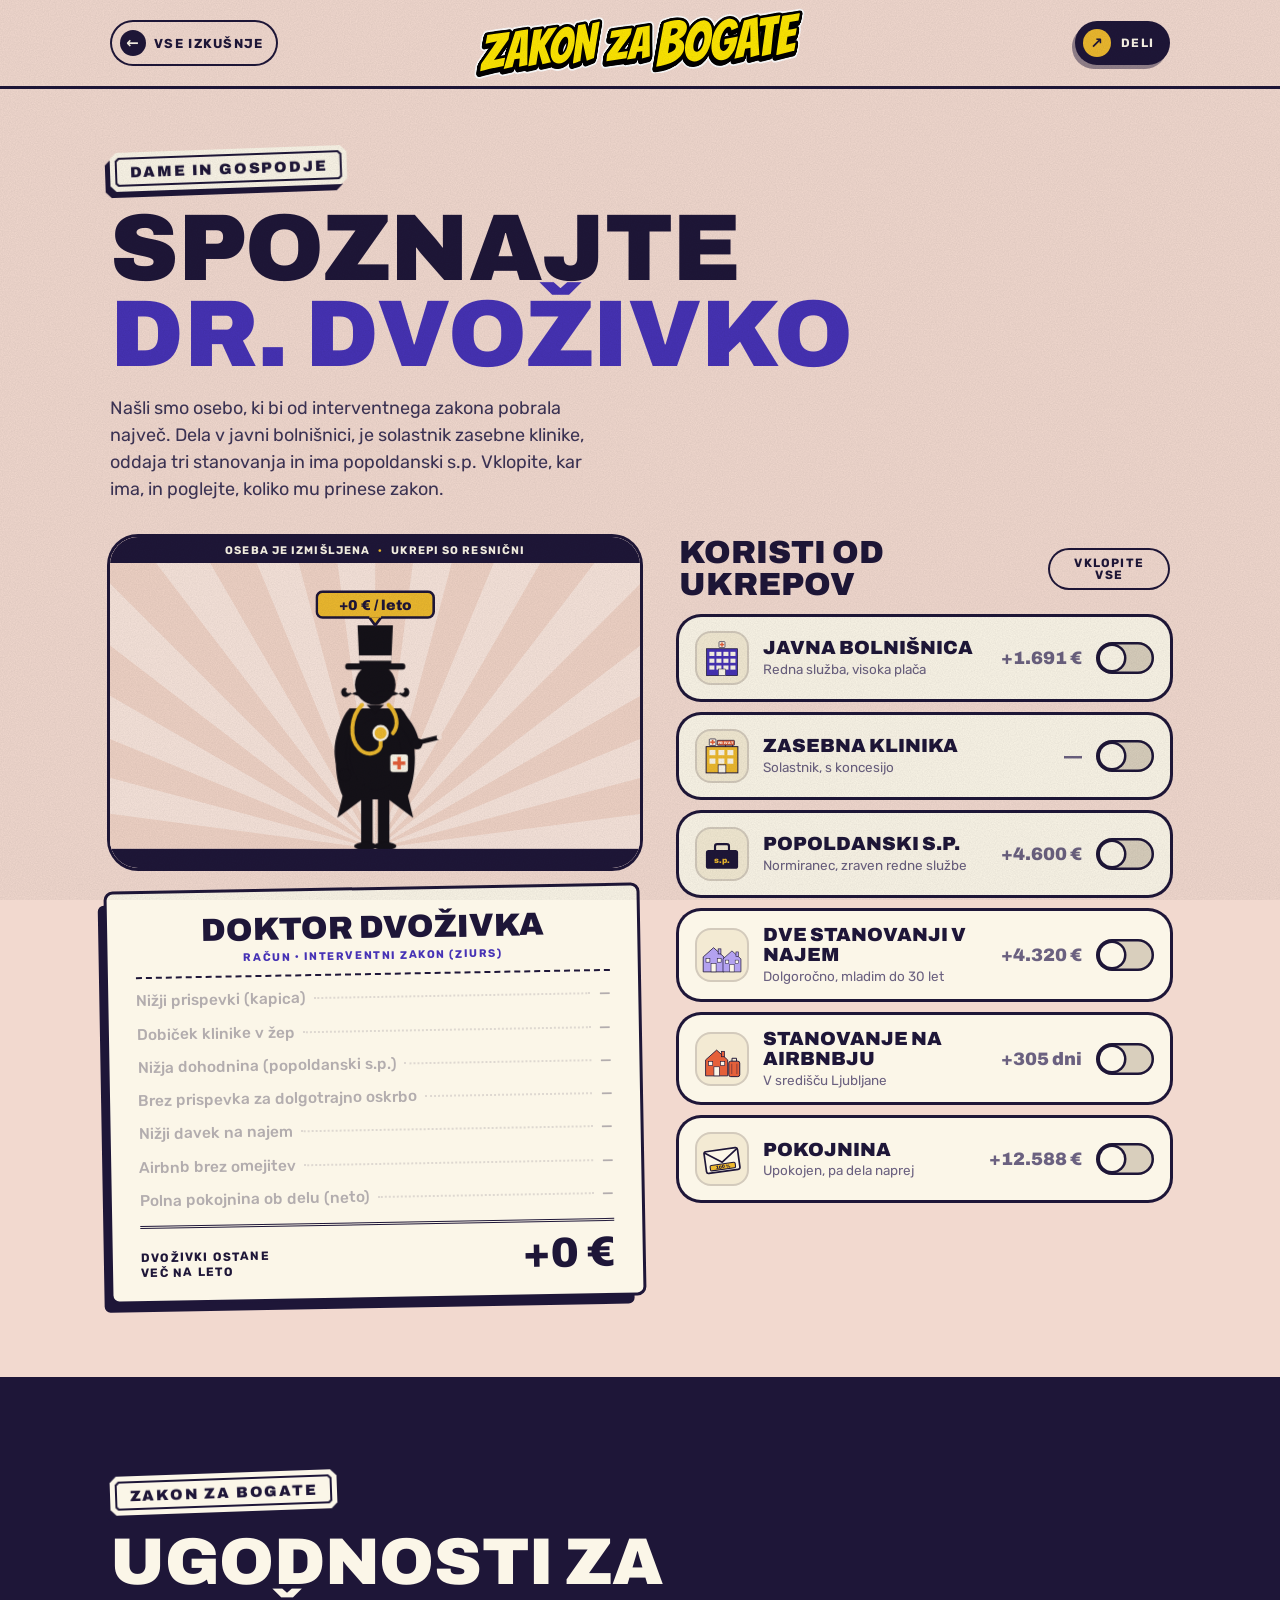
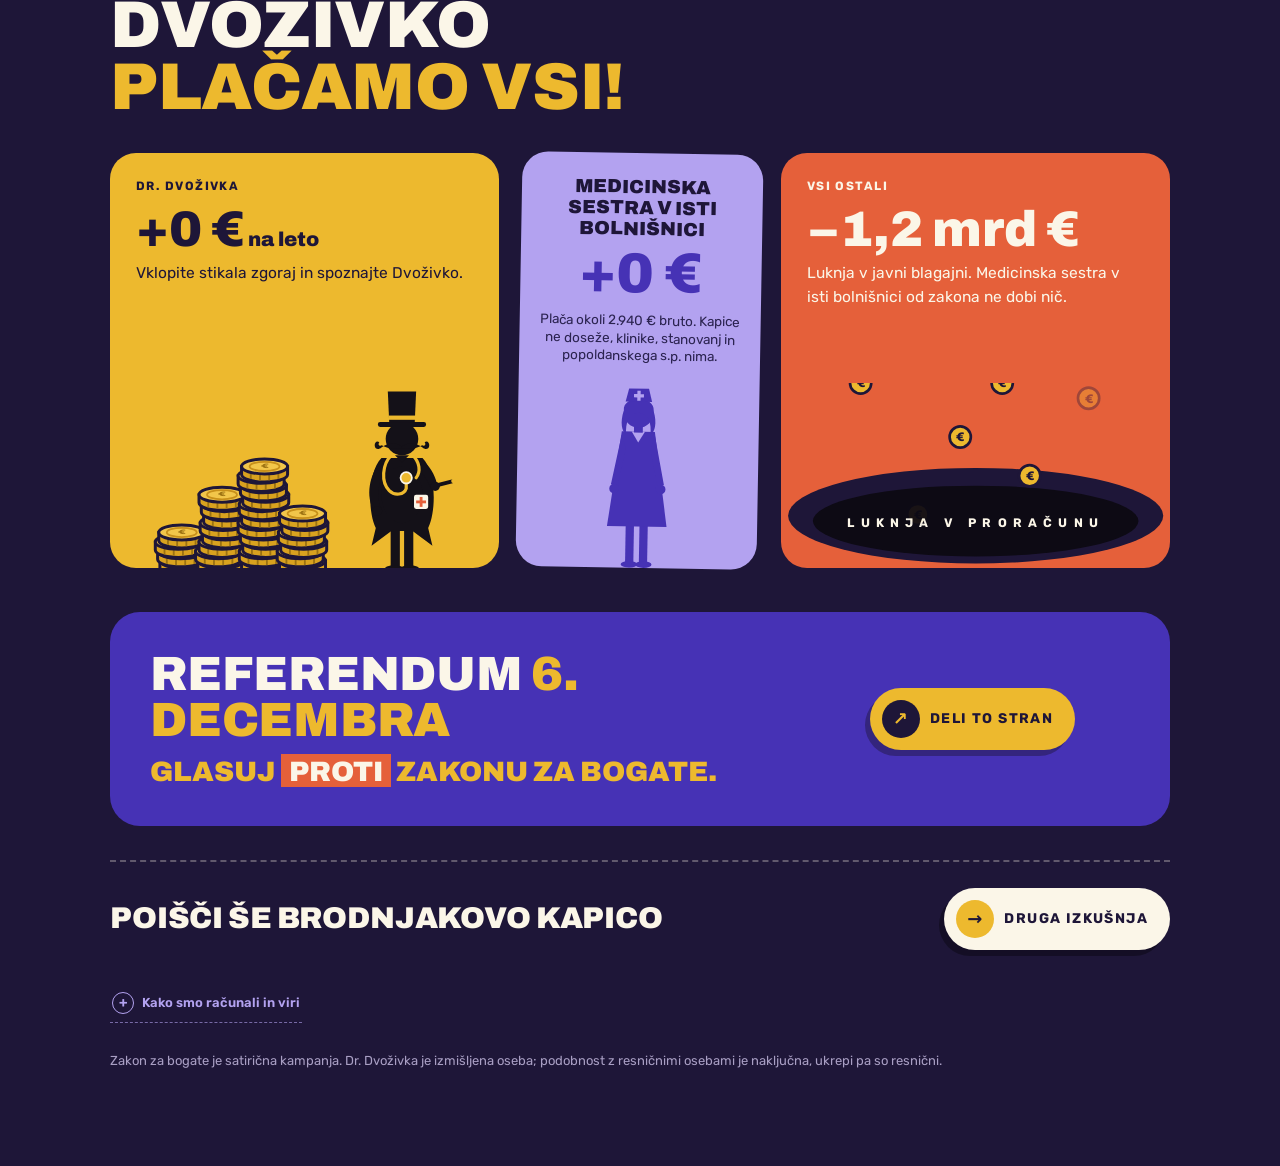
==== commit 8b9259c8: "Dvoživka: popravki besedila (23,1 %, zaključno besedilo, vikanje) Co-Authored-By: Claude Opus 5.5 <n" ====
--- a/dvozivka/index.html
+++ b/dvozivka/index.html
@@ -248,7 +248,7 @@
       <div>
         <div class="kt"><div class="kt-b">Dame in gospodje</div></div>
         <h1 class="disp">Spoznajte<br><em>dr. Dvoživko</em></h1>
-        <p>Našli smo osebo, ki bi od interventnega zakona pobrala največ. Dela v javni bolnišnici, je solastnik zasebne klinike, oddaja tri stanovanja in ima popoldanski s.p. Vklopi, kar ima, in poglej, koliko mu prinese zakon.</p>
+        <p>Našli smo osebo, ki bi od interventnega zakona pobrala največ. Dela v javni bolnišnici, je solastnik zasebne klinike, oddaja tri stanovanja in ima popoldanski s.p. Vklopite, kar ima, in poglejte, koliko mu prinese zakon.</p>
       </div>
     </div>
   </div>
@@ -277,7 +277,7 @@
   </div>
 
   <div class="controls">
-    <div class="ctrl-head"><h2>Koristi od ukrepov</h2><button class="allbtn" type="button" id="all">Vklopi vse</button></div>
+    <div class="ctrl-head"><h2>Koristi od ukrepov</h2><button class="allbtn" type="button" id="all">Vklopite vse</button></div>
 
     <div class="sw" data-k="boln">
       <button class="sw-h" type="button" aria-expanded="false"><span class="ic"><svg viewBox="-60 -60 120 120" data-ico="boln"></svg></span><span class="t"><b>Javna bolnišnica</b><small>Redna služba, visoka plača</small></span><span class="val" id="vBoln">+0 €</span><span class="tog" aria-hidden="true"></span></button>
@@ -392,9 +392,9 @@
         <div>
           <h3>Izračun</h3>
           <ul>
-            <li>Oseba je izmišljena; zneski so primeri, ki jih lahko spreminjaš z drsniki.</li>
+            <li>Oseba je izmišljena; zneski so primeri, ki jih lahko spreminjate z drsniki.</li>
             <li><b>Koliko zdravnikov ima nad 7.500 € bruto:</b> natančnega podatka država ne objavlja. 1.727 starejših zdravnikov s povprečno bruto plačo skoraj 9.000 € (december 2025) navaja Svet24 po Necenzurirano.si; 3.610 prejemnikov nad 7.500 € v javnem sektorju (januar 2026) navaja SP Nomad.</li>
-            <li><b>Kapica:</b> neto plača z obračunom prispevkov delojemalca (22,1 %) do 7.500 € bruto in brez, dohodnina po lestvici 2026 s splošno olajšavo, obvezni zdravstveni prispevek. Enako kot pri Brodnjakovi kapici.</li>
+            <li><b>Kapica:</b> neto plača z obračunom prispevkov delojemalca (23,1 %, vključno z 1 % za dolgotrajno oskrbo) do 7.500 € bruto in brez, dohodnina po lestvici 2026 s splošno olajšavo, obvezni zdravstveni prispevek. Enako kot pri Brodnjakovi kapici.</li>
             <li><b>Najem:</b> 2 × najemnina × 12, normirani stroški 10 %, razlika med stopnjo 25 % in 5 % (najem mladim do 30 let).</li>
             <li><b>Popoldanski s.p.:</b> zdaj (2026) 80 % normiranih odhodkov do 12.500 € prihodkov, 40 % od 12.500 do 30.000 €, nad tem 0 %; dohodnina 20 % do 33.000 € osnove, nad tem 35 %. Po ZIURS 80 % do 50.000 € in 70 % od 50.000 do 70.000 €, dohodnina 20 %. Prispevek za dolgotrajno oskrbo je del pavšalnih prispevkov (113,01 € na mesec v 2026); ocena prihranka ≈ 6,4 € na mesec.</li>
             <li><b>Airbnb:</b> Ljubljana je na seznamu občin z velikim tveganjem (sklep 8. 5. 2026), kjer bi zakon o gostinstvu dovolil največ 60 dni kratkotrajnega najema na leto.</li>
@@ -599,8 +599,10 @@
   L('stan',ON.stan,'+'+eur(n)); L('bnb',ON.bnb,'+305 dni'); L('pok',ON.pok,'+'+eur(pn));
   $('tot').innerHTML='+'+eur(total);
   $('endTot').innerHTML='+'+eur(total)+'<small> na leto</small>';
-  const extra=[ON.klin&&'klinika',ON.sp&&'s.p.',ON.bnb&&'Airbnb',ON.pok&&'polna pokojnina'].filter(Boolean);
-  $('endTxt').textContent=total||extra.length?('Manj davkov in prispevkov, več pokojnine'+(extra.length?' — in še '+extra.join(', ').replace(/, ([^,]*)$/,' in $1')+' z novimi ugodnostmi.':'.')):'Vklopi stikala zgoraj in spoznaj Dvoživko.';
+  const extra=[ON.klin&&DEST[dest].r.replace(/^D/,'d'),ON.bnb&&'Airbnb brez omejitev'].filter(Boolean);
+  const base=[(ON.boln||ON.sp||ON.stan)&&'Manj davkov in prispevkov',ON.pok&&'polna pokojnina ob plači'].filter(Boolean).join(', ');
+  const txt=base?base+(extra.length?' — povrhu pa še '+extra.join(' in ')+'.':'.'):(extra.length?extra.join(' in ').replace(/^./,c=>c.toUpperCase())+'.':'');
+  $('endTxt').textContent=txt||'Vklopite stikala zgoraj in spoznajte Dvoživko.';
   // oder
   document.querySelectorAll('.el').forEach(e=>e.classList.toggle('on',ON[e.dataset.el]));
   drawPile(Math.min(PCAP,Math.round(total/450)));
@@ -610,7 +612,7 @@
   last=total;
   const all=Object.values(ON).every(Boolean);
   $('stamp').classList.toggle('on',all);
-  $('all').textContent=all?'Izklopi vse':'Vklopi vse';
+  $('all').textContent=all?'Izklopite vse':'Vklopite vse';
 }
 function setOn(k,v,flash){
   if(ON[k]===v)return; ON[k]=v;
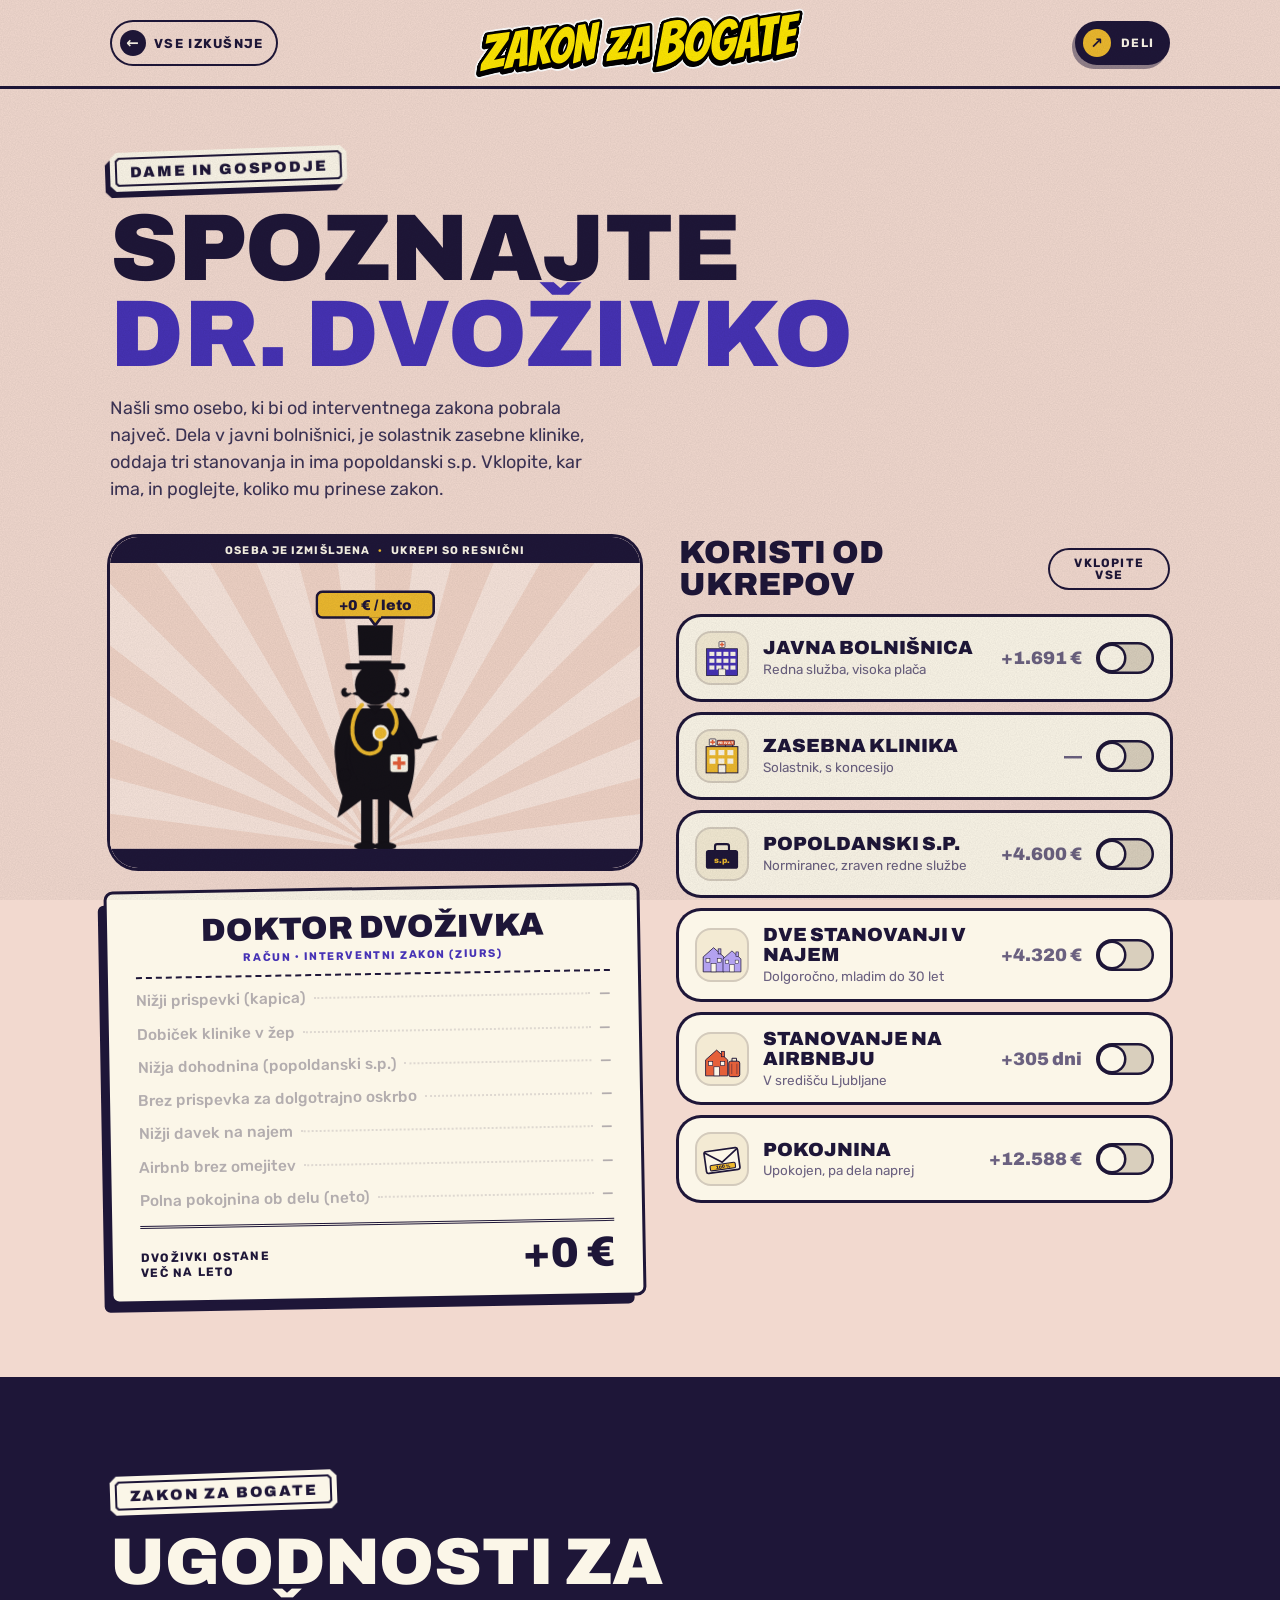
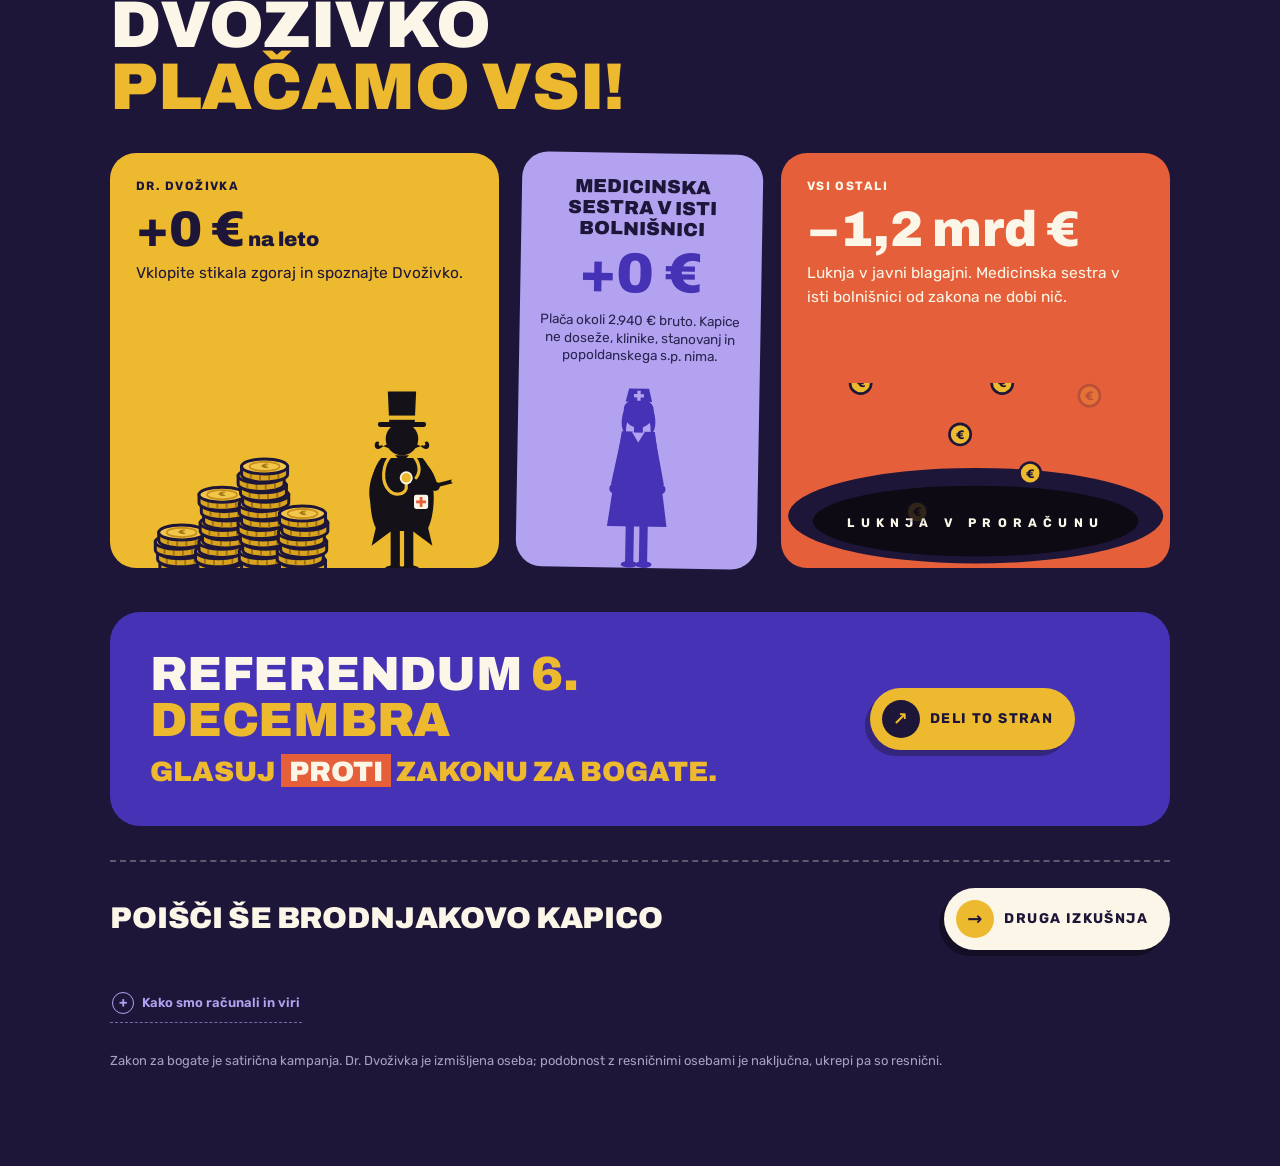
==== commit 559f1cff: "Dvoživka: brez žiga »Plačamo vsi« na odru Co-Authored-By: Claude Opus 5.5 <noreply@anthropic.com>" ====
--- a/dvozivka/index.html
+++ b/dvozivka/index.html
@@ -91,9 +91,6 @@
 .sis-t span{font:900 17px/1.1 var(--disp);text-transform:uppercase}
 .sis-t b{font:900 clamp(30px,3.4vw,40px)/1 var(--disp);white-space:nowrap}
 .sis-t small{grid-column:1/-1;font-size:13.5px;line-height:1.3;color:#2b2350;margin-top:4px}
-.stamp{position:absolute;left:-2%;top:12%;z-index:3;transform:rotate(-12deg) scale(1.4);opacity:0;pointer-events:none;transition:opacity .2s,transform .4s cubic-bezier(.2,1.6,.4,1)}
-.stamp.on{opacity:.95;transform:rotate(-10deg) scale(.6)}
-.stamp svg{display:block}
 
 /* stikala */
 .ctrl-head{display:flex;align-items:center;justify-content:space-between;gap:12px;margin-bottom:16px}
@@ -222,8 +219,6 @@
   .sw-b .in{padding:0 14px 16px}
   .intro p{font-size:16px}
   .rl{font-size:14px}
-  .stamp{top:14%;left:-9%}
-  .stamp.on{transform:rotate(-10deg) scale(.42)}
 }
 @media (prefers-reduced-motion:reduce){.el,.sw,.tog::after,.sw-b{transition:none}.dchip.bump,.schip.wink,.rl.flash,.cn,.sis.wink{animation:none}}
 </style>
@@ -259,7 +254,6 @@
    <div class="stickwrap"><div class="stick">
     <div class="stage" aria-label="Dr. Dvoživka in vse, kar ima">
       <span class="chip">Oseba je izmišljena <i>·</i> ukrepi so resnični</span>
-      <div class="stamp" id="stamp"></div>
       <svg id="stage" overflow="visible" viewBox="0 0 800 470" preserveAspectRatio="xMidYMax meet" role="img" aria-label="Zdravnik s cilindrom; okoli njega se pojavijo bolnišnica, klinika, stanovanja, Airbnb in s.p."></svg>
     </div>
     <div class="rcpt" id="rcpt">
@@ -531,7 +525,6 @@
 // cekini v luknji
 $('coins').innerHTML=[[120,0],[300,.5],[200,1],[350,1.5],[90,2.1],[250,2.6]].map(([x,d])=>`<g><g transform="translate(${x} 0)"><circle r="12" fill="#EDB92E" stroke="#1E1638" stroke-width="3"/><text y="5" text-anchor="middle" font-family="Archivo" font-weight="900" font-size="14" fill="#1E1638">€</text>
   <animateTransform attributeName="transform" type="translate" values="${x} 10;${x+(220-x)*.35} 150" dur="1.6s" begin="${d}s" repeatCount="indefinite"/></g><animate attributeName="opacity" values="0;1;1;0" keyTimes="0;.15;.8;1" dur="1.6s" begin="${d}s" repeatCount="indefinite"/></g>`).join('');
-$('stamp').innerHTML=zig('PLAČAMO VSI','#E5603A',230);
 
 // ---------- kupček denarja: stolpci kovancev (1 kovanec ≈ 300 €), bankovci in pokončen cekin ----------
 const PX=[-84,-50,-16,18,52,86], PC=[4,8,12,14,9,5], PORD=[3,2,4,1,5,0], PCAP=PC.reduce((a,b)=>a+b,0);
@@ -611,7 +604,6 @@
   if(total!==last&&last>=0){const d=$('dchip');d.classList.remove('bump');void d.getBBox();d.classList.add('bump');}
   last=total;
   const all=Object.values(ON).every(Boolean);
-  $('stamp').classList.toggle('on',all);
   $('all').textContent=all?'Izklopite vse':'Vklopite vse';
 }
 function setOn(k,v,flash){
